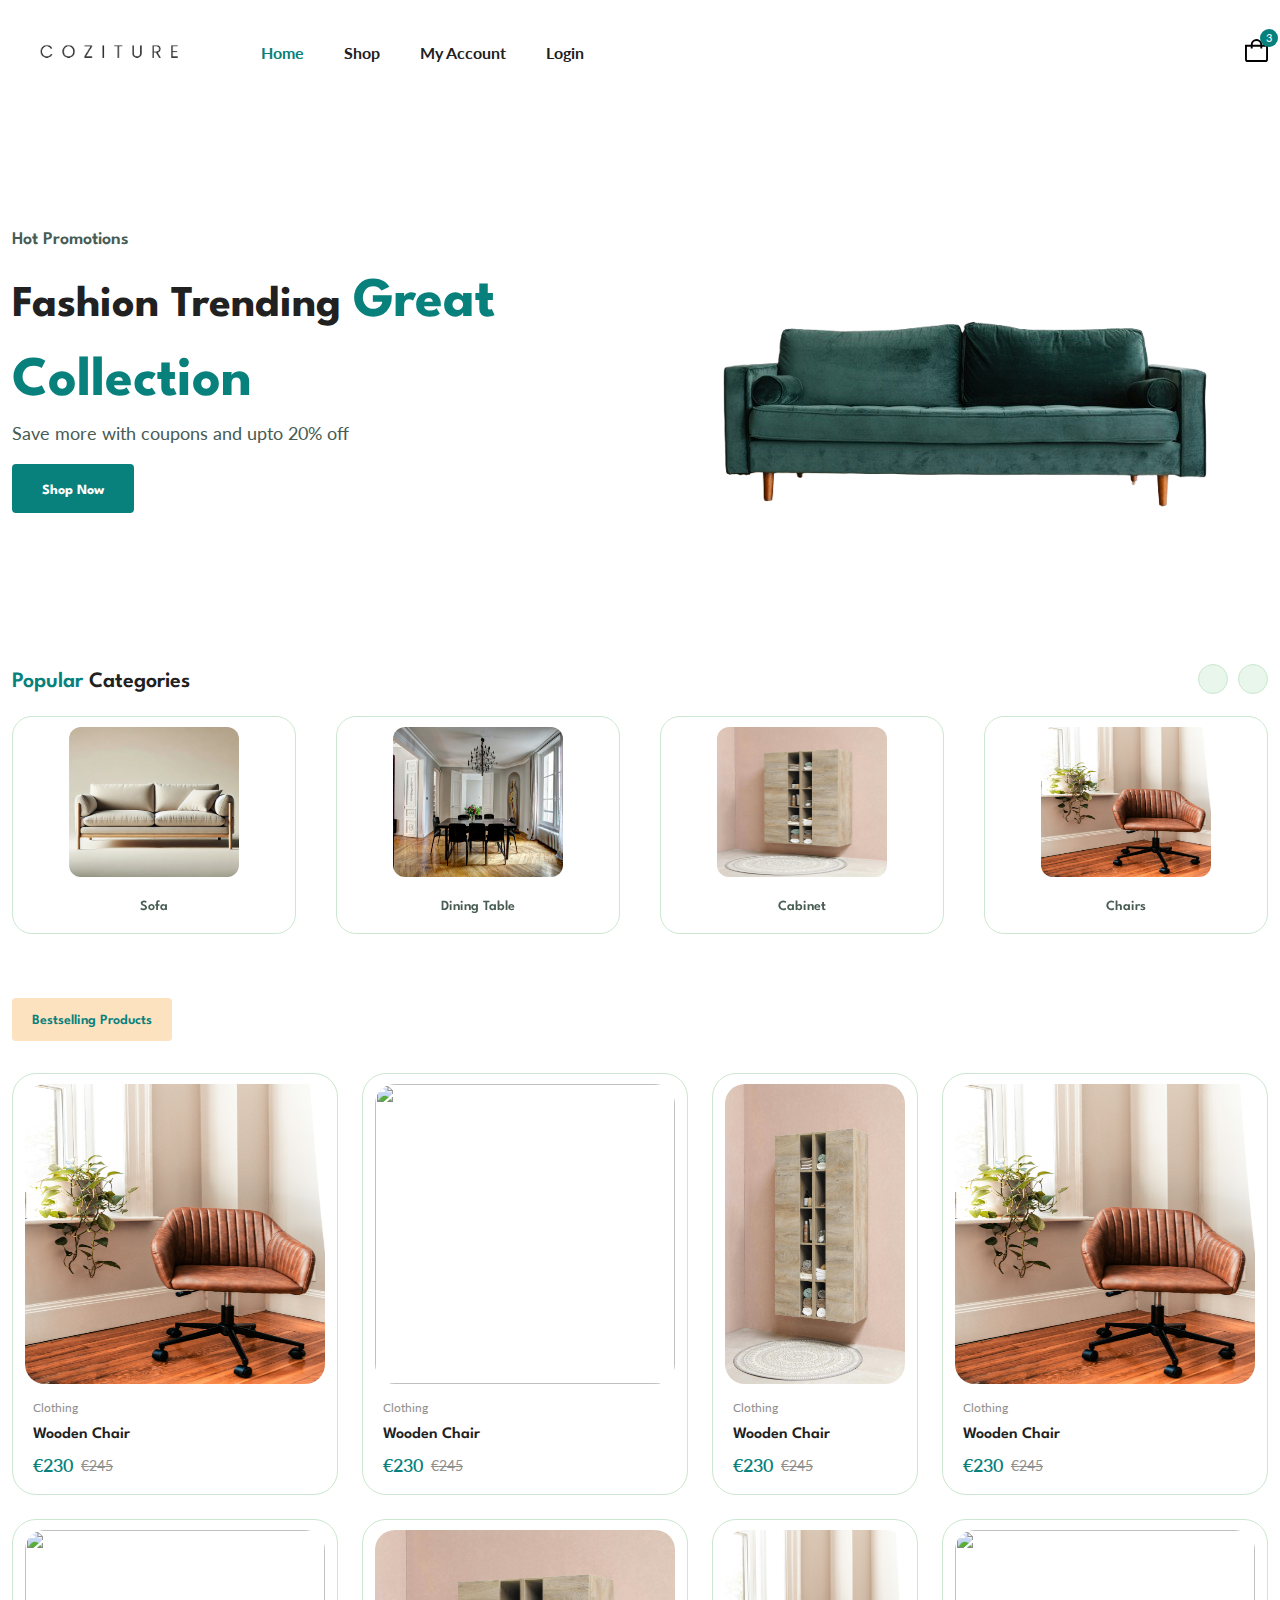
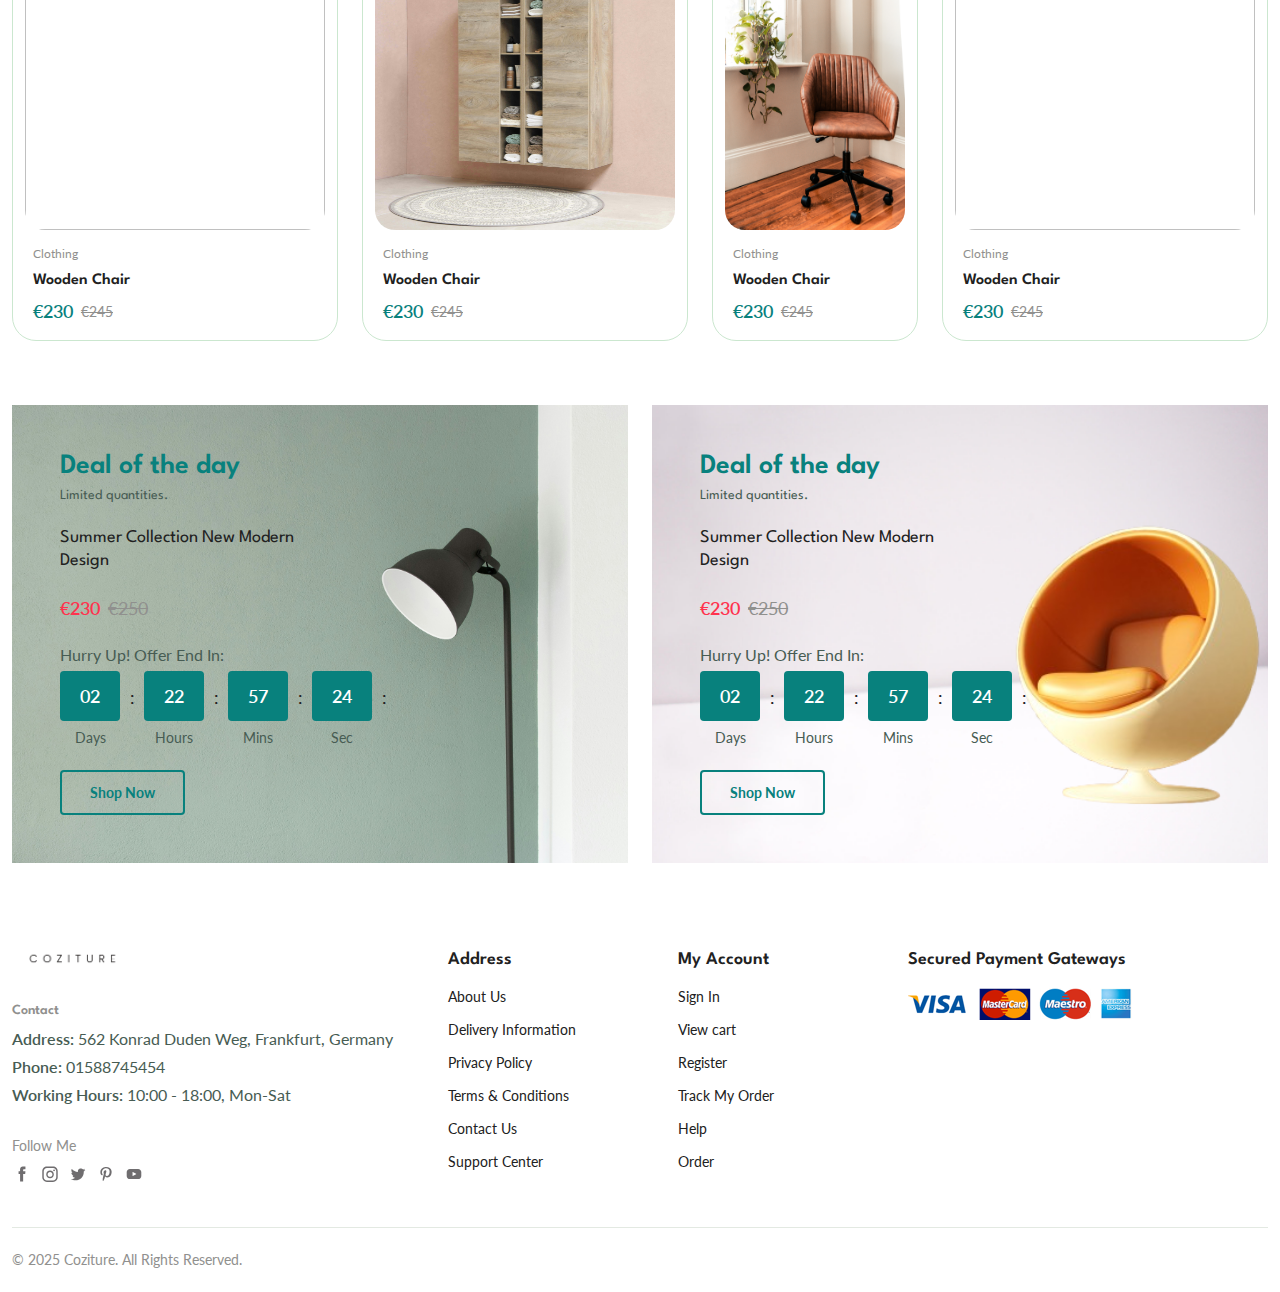
==== Frontend/index.html @ a2505f32 "Added the homepage design and modifications" ====
<!DOCTYPE html>
<html lang="en">
  <head>
    <meta charset="UTF-8" />
    <meta name="viewport" content="width=device-width, initial-scale=1.0" />

    <!--=============== FLATICON ===============-->
    <link
        rel="stylesheet"
        href="https://cdn-uicons.flaticon.com/uicons-regular-straight/css/uicons-regular-straight.css"
    />

    <!--=============== SWIPER CSS ===============-->
    <link
        rel="stylesheet"
        href="https://cdn.jsdelivr.net/npm/swiper@11/swiper-bundle.min.css"
    />

    <!--=============== CSS ===============-->
    <link rel="stylesheet" href="css/styles.css" />

    <title>Furniture Website</title>
  </head>
  <body>
    <!--=============== HEADER ===============-->
    <header class="header">
        <nav class="nav container">
            <a href="index.html" class="nav__logo">
                <img src="images/logo.png" alt="" class="nav__logo-img">
            </a>

            <div class="nav__menu" id="nav-menu">
                <ul class="nav__list">
                    <li class="nav__item">
                        <a href="index.html" class="nav__link active-link">Home</a>
                    </li>

                    <li class="nav__item">
                        <a href="shop.html" class="nav__link">Shop</a>
                    </li>

                    <li class="nav__item">
                        <a href="accounts.html" class="nav__link">My Account</a>
                    </li>

                    <li class="nav__item">
                        <a href="login-register.html" class="nav__link">Login</a>
                    </li>
                </ul>
            </div>

            <div class="header__user-actions">
                <a href="cart.html" class="header__action-btn">
                    <img src="images/icon-cart.svg" alt="">
                    <span class="count">3</span>
                </a>
            </div>
        </nav>
    </header>

    <!--=============== MAIN ===============-->
    <main class="main">
      <!--=============== HOME ===============-->
      <section class="home section--lg">
        <div class="home__container container grid">
            <div class="home__content">
                <span class="home__subtitle">Hot Promotions</span>
                <h1 class="home__title">Fashion Trending <span>Great Collection</span></h1>
                <p class="home__description">Save more with coupons and upto 20% off</p><br>
                <a href="shop.html" class="btn">Shop Now</a>
            </div>

            <img src="images/home-img.png" alt="" class="home__img">
        </div>
      </section>

      <!--=============== CATEGORIES ===============-->
      <section class="categories container section">
        <h3 class="section__title"><span>Popular</span> Categories</h3>

        <div class="categories__container swiper">
            <div class="swiper-wrapper">
                <a href="shop.html" class="category__item swiper-slide">
                    <img src="images/sofa11.webp" alt="" class="category__img">
                    <h3 class="category__title">Sofa</h3>
                </a>

                <a href="shop.html" class="category__item swiper-slide">
                    <img src="images/dining.jpg" alt="" class="category__img">
                    <h3 class="category__title">Dining Table</h3>
                </a>

                <a href="shop.html" class="category__item swiper-slide">
                    <img src="images/cabinet.jpg" alt="" class="category__img">
                    <h3 class="category__title">Cabinet</h3>
                </a>

                <a href="shop.html" class="category__item swiper-slide">
                    <img src="images/chair.jpg" alt="" class="category__img">
                    <h3 class="category__title">Chairs</h3>
                </a>

                <a href="shop.html" class="category__item swiper-slide">
                    <img src="images/bed.jpg" alt="" class="category__img">
                    <h3 class="category__title">Beds</h3>
                </a>

                <a href="shop.html" class="category__item swiper-slide">
                    <img src="images/sofa11.webp" alt="" class="category__img">
                    <h3 class="category__title">Lamps</h3>
                </a>

                <a href="shop.html" class="category__item swiper-slide">
                    <img src="images/sofa11.webp" alt="" class="category__img">
                    <h3 class="category__title">Coffee Table</h3>
                </a>

                <a href="shop.html" class="category__item swiper-slide">
                    <img src="images/sofa11.webp" alt="" class="category__img">
                    <h3 class="category__title">Shelves</h3>
                </a>
            </div>

            <div class="swiper-button-next">
                <i class="fi fi-rs-angle-right"></i>
            </div>
            <div class="swiper-button-prev">
                <i class="fi fi-rs-angle-left"></i>
            </div>

        </div>
      </section>

      <!--=============== PRODUCTS ===============-->
      <section class="products section container">
        <div class="tab__btns">
            <span class="tab__btn active-tab">Bestselling Products</span>
        </div>

        <div class="tab__items">
            <div class="tab__item active-tab">
                <div class="products__container grid">
                    <div class="product__item">
                        <div class="product__banner">
                            <a href="details.html" class="product__images">
                                <img src="images/chair.jpg" alt="" class="product__img default">
                            </a>
                        </div>

                        <div class="product__content">
                            <span class="product__category">Clothing</span>
                            <a href="details.html"><h3 class="product__title">Wooden Chair</h3></a>
                            <div class="product__rating">
                                <i class="fi fi-rs-star"></i>
                                <i class="fi fi-rs-star"></i>
                                <i class="fi fi-rs-star"></i>
                                <i class="fi fi-rs-star"></i>
                                <i class="fi fi-rs-star"></i>
                            </div>
                            <div class="product__price flex">
                                <span class="new__price">€230</span>
                                <span class="old__price">€245</span>
                            </div>
                            
                            
                        </div>
                    </div>

                    <div class="product__item">
                        <div class="product__banner">
                            <a href="details.html" class="product__images">
                                <img src="images/bed.jpg" alt="" class="product__img default">
                            </a>
                        </div>

                        <div class="product__content">
                            <span class="product__category">Clothing</span>
                            <a href="details.html"><h3 class="product__title">Wooden Chair</h3></a>
                            <div class="product__rating">
                                <i class="fi fi-rs-star"></i>
                                <i class="fi fi-rs-star"></i>
                                <i class="fi fi-rs-star"></i>
                                <i class="fi fi-rs-star"></i>
                                <i class="fi fi-rs-star"></i>
                            </div>
                            <div class="product__price flex">
                                <span class="new__price">€230</span>
                                <span class="old__price">€245</span>
                            </div>

                        </div>
                    </div>

                    <div class="product__item">
                        <div class="product__banner">
                            <a href="details.html" class="product__images">
                                <img src="images/cabinet.jpg" alt="" class="product__img default">
                            </a>
                        </div>

                        <div class="product__content">
                            <span class="product__category">Clothing</span>
                            <a href="details.html"><h3 class="product__title">Wooden Chair</h3></a>
                            <div class="product__rating">
                                <i class="fi fi-rs-star"></i>
                                <i class="fi fi-rs-star"></i>
                                <i class="fi fi-rs-star"></i>
                                <i class="fi fi-rs-star"></i>
                                <i class="fi fi-rs-star"></i>
                            </div>
                            <div class="product__price flex">
                                <span class="new__price">€230</span>
                                <span class="old__price">€245</span>
                            </div>

                        </div>
                    </div>

                    <div class="product__item">
                        <div class="product__banner">
                            <a href="details.html" class="product__images">
                                <img src="images/chair.jpg" alt="" class="product__img default">
                            </a>
                        </div>

                        <div class="product__content">
                            <span class="product__category">Clothing</span>
                            <a href="details.html"><h3 class="product__title">Wooden Chair</h3></a>
                            <div class="product__rating">
                                <i class="fi fi-rs-star"></i>
                                <i class="fi fi-rs-star"></i>
                                <i class="fi fi-rs-star"></i>
                                <i class="fi fi-rs-star"></i>
                                <i class="fi fi-rs-star"></i>
                            </div>
                            <div class="product__price flex">
                                <span class="new__price">€230</span>
                                <span class="old__price">€245</span>
                            </div>

                        </div>
                    </div>

                    <div class="product__item">
                        <div class="product__banner">
                            <a href="details.html" class="product__images">
                                <img src="images/bed.jpg" alt="" class="product__img default">
                            </a>
                        </div>

                        <div class="product__content">
                            <span class="product__category">Clothing</span>
                            <a href="details.html"><h3 class="product__title">Wooden Chair</h3></a>
                            <div class="product__rating">
                                <i class="fi fi-rs-star"></i>
                                <i class="fi fi-rs-star"></i>
                                <i class="fi fi-rs-star"></i>
                                <i class="fi fi-rs-star"></i>
                                <i class="fi fi-rs-star"></i>
                            </div>
                            <div class="product__price flex">
                                <span class="new__price">€230</span>
                                <span class="old__price">€245</span>
                            </div>

                        </div>
                    </div>

                    <div class="product__item">
                        <div class="product__banner">
                            <a href="details.html" class="product__images">
                                <img src="images/cabinet.jpg" alt="" class="product__img default">
                            </a>
                        </div>

                        <div class="product__content">
                            <span class="product__category">Clothing</span>
                            <a href="details.html"><h3 class="product__title">Wooden Chair</h3></a>
                            <div class="product__rating">
                                <i class="fi fi-rs-star"></i>
                                <i class="fi fi-rs-star"></i>
                                <i class="fi fi-rs-star"></i>
                                <i class="fi fi-rs-star"></i>
                                <i class="fi fi-rs-star"></i>
                            </div>
                            <div class="product__price flex">
                                <span class="new__price">€230</span>
                                <span class="old__price">€245</span>
                            </div>

                        </div>
                    </div>

                    <div class="product__item">
                        <div class="product__banner">
                            <a href="details.html" class="product__images">
                                <img src="images/chair.jpg" alt="" class="product__img default">
                            </a>
                        </div>

                        <div class="product__content">
                            <span class="product__category">Clothing</span>
                            <a href="details.html"><h3 class="product__title">Wooden Chair</h3></a>
                            <div class="product__rating">
                                <i class="fi fi-rs-star"></i>
                                <i class="fi fi-rs-star"></i>
                                <i class="fi fi-rs-star"></i>
                                <i class="fi fi-rs-star"></i>
                                <i class="fi fi-rs-star"></i>
                            </div>
                            <div class="product__price flex">
                                <span class="new__price">€230</span>
                                <span class="old__price">€245</span>
                            </div>

                            
                        </div>
                    </div>

                    <div class="product__item">
                        <div class="product__banner">
                            <a href="details.html" class="product__images">
                                <img src="images/bed.jpg" alt="" class="product__img default">
                            </a>
                        </div>

                        <div class="product__content">
                            <span class="product__category">Clothing</span>
                            <a href="details.html"><h3 class="product__title">Wooden Chair</h3></a>
                            <div class="product__rating">
                                <i class="fi fi-rs-star"></i>
                                <i class="fi fi-rs-star"></i>
                                <i class="fi fi-rs-star"></i>
                                <i class="fi fi-rs-star"></i>
                                <i class="fi fi-rs-star"></i>
                            </div>
                            <div class="product__price flex">
                                <span class="new__price">€230</span>
                                <span class="old__price">€245</span>
                            </div>

                        </div>
                    </div>
                </div>
            </div>
        </div>
      </section>

      <!--=============== DEALS ===============-->
      <section class="deals section">
         <div class="deals__container container grid">
            <div class="deals__item">
                <div class="deals__group">
                    <h3 class="deals__brand">Deal of the day</h3>
                    <span class="deals__category">Limited quantities.</span>
                </div>

                <h4 class="deals__title">Summer Collection New Modern Design</h4>
                <div class="deals__price flex">
                    <span class="new__price">€230</span>
                    <span class="old__price">€250</span>
                </div>

                <div class="deals__group">
                    <p class="deals__countdown-text">Hurry Up! Offer End In:</p>

                    <div class="countdown">
                        <div class="countdown__amount">
                            <p class="countdown__period">02</p>
                            <span class="unit">Days</span>
                        </div>
                        <div class="countdown__amount">
                            <p class="countdown__period">22</p>
                            <span class="unit">Hours</span>
                        </div>
                        <div class="countdown__amount">
                            <p class="countdown__period">57</p>
                            <span class="unit">Mins</span>
                        </div>
                        <div class="countdown__amount">
                            <p class="countdown__period">24</p>
                            <span class="unit">Sec</span>
                        </div>
                    </div>
                </div>

                <div class="deals__btn">
                    <a href="details.html" class="btn btn--md">Shop Now</a>
                </div>
            </div>

            <div class="deals__item">
                <div class="deals__group">
                    <h3 class="deals__brand">Deal of the day</h3>
                    <span class="deals__category">Limited quantities.</span>
                </div>

                <h4 class="deals__title">Summer Collection New Modern Design</h4>
                <div class="deals__price flex">
                    <span class="new__price">€230</span>
                    <span class="old__price">€250</span>
                </div>

                <div class="deals__group">
                    <p class="deals__countdown-text">Hurry Up! Offer End In:</p>

                    <div class="countdown">
                        <div class="countdown__amount">
                            <p class="countdown__period">02</p>
                            <span class="unit">Days</span>
                        </div>
                        <div class="countdown__amount">
                            <p class="countdown__period">22</p>
                            <span class="unit">Hours</span>
                        </div>
                        <div class="countdown__amount">
                            <p class="countdown__period">57</p>
                            <span class="unit">Mins</span>
                        </div>
                        <div class="countdown__amount">
                            <p class="countdown__period">24</p>
                            <span class="unit">Sec</span>
                        </div>
                    </div>
                </div>

                <div class="deals__btn">
                    <a href="details.html" class="btn btn--md">Shop Now</a>
                </div>
            </div>
         </div>
      </section>

    <!--=============== FOOTER ===============-->
    <footer class="footer container">
        <div class="footer__container grid">
            <div class="footer__content">
                <a href="index.html" class="footer__logo">
                    <img src="images/logo.png" alt="" class="footer__logo-img">
                </a>

                <h4 class="footer__subtitle">Contact</h4>
                <p class="footer__description">
                    <span>Address:</span> 562 Konrad Duden Weg, Frankfurt, Germany
                </p>

                <p class="footer__description">
                    <span>Phone:</span> 01588745454
                </p>

                <p class="footer__description">
                    <span>Working Hours:</span> 10:00 - 18:00, Mon-Sat
                </p>

                <div class="footer__social">
                    <div class="footer__subtitle">Follow Me</div>
                    <div class="footer_-social-links flex">
                        <a href="">
                            <img src="images/icon-facebook.svg" alt="" class="footer__social-icon">
                        </a>

                        <a href="">
                            <img src="images/icon-instagram.svg" alt="" class="footer__social-icon">
                        </a>

                        <a href="">
                            <img src="images/icon-twitter.svg" alt="" class="footer__social-icon">
                        </a>

                        <a href="">
                            <img src="images/icon-pinterest.svg" alt="" class="footer__social-icon">
                        </a>

                        <a href="">
                            <img src="images/icon-youtube.svg" alt="" class="footer__social-icon">
                        </a>
                    </div>

                </div>

            </div>

            <div class="footer__content">
                <h3 class="footer__title">Address</h3>
                <ul class="footer__links">
                    <li><a href="" class="footer__link">About Us</a></li>
                    <li><a href="" class="footer__link">Delivery Information</a></li>
                    <li><a href="" class="footer__link">Privacy Policy</a></li>
                    <li><a href="" class="footer__link">Terms & Conditions</a></li>
                    <li><a href="" class="footer__link">Contact Us</a></li>
                    <li><a href="" class="footer__link">Support Center</a></li>
                </ul>
            </div>

            <div class="footer__content">
                <h3 class="footer__title">My Account</h3>
                <ul class="footer__links">
                    <li><a href="" class="footer__link">Sign In</a></li>
                    <li><a href="" class="footer__link">View cart</a></li>
                    <li><a href="" class="footer__link">Register</a></li>
                    <li><a href="" class="footer__link">Track My Order</a></li>
                    <li><a href="" class="footer__link">Help</a></li>
                    <li><a href="" class="footer__link">Order</a></li>
                </ul>
            </div>

            <div class="footer__content">
                <h3 class="footer__title">Secured Payment Gateways</h3>
                <img src="images/payment-method.png" alt="" class="payment__img">
            </div>
        </div>

        <div class="footer__bottom">
            <p class="copyright">&copy; 2025 Coziture. All Rights Reserved.</p>
        </div>
    </footer>

    <!--=============== SWIPER JS ===============-->
    <script src="https://cdn.jsdelivr.net/npm/swiper@11/swiper-bundle.min.js"></script>
     
    <!--=============== MAIN JS ===============-->
    <script src="js/main.js"></script>
  </body>
</html>
---- Frontend/css/styles.css ----
/*=============== GOOGLE FONTS ===============*/
@import url('https://fonts.googleapis.com/css2?family=Lato:wght@400;700&family=Spartan:wght@400;500;600;700&display=swap');

/*=============== VARIABLES CSS ===============*/
:root {
  --header-height:4rem ;

  /*========== Colors ==========*/
  /* Color mode HSL(hue, saturation, lightness) */
  --first-color: hsl(178, 88%, 27%);
  --first-color-alt: hsl(129, 44%, 94%);
  --second-color: hsl(34, 94%, 87%);
  --title-color: hsl(0, 0%, 13%);
  --text-color: hsl(154, 13%, 32%);
  --text-color-light: hsl(60, 1%, 56%);
  --body-color: hsl(0, 0%, 100%);
  --container-color: hsl(0, 0%, 93%);
  --border-color: hsl(129, 36%, 85%);
  --border-color-alt: hsl(113, 15%, 90%);

  /*========== Font and typography ==========*/
  /* .5rem = 8px | 1rem = 16px ... */
  --body-font: 'Lato', sans-serif;
  --second-font: 'Spartan', sans-serif;
  --big-font-size: 3.5rem;
  --h1-font-size: 2.75rem;
  --h2-font-size: 2rem;
  --h3-font-size: 1.75rem;
  --h4-font-size: 1.375rem;
  --large-font-size: 1.125rem;
  --normal-font-size: 1rem;
  --small-font-size: 0.875rem;
  --smaller-font-size: 0.75rem;
  --tiny-font-size: 0.6875rem;

  /*========== Font weight ==========*/
  --weight-400: 400;
  --weight-500: 500;
  --weight-600: 600;
  --weight-700: 700;

  /*========== Transition ==========*/
  --transition: cubic-bezier(0,0,0.05,1);
}

/* Responsive typography */
@media screen and (max-width: 1200px) {
  :root {
    --big-font-size: ;
    --h1-font-size: ;
    --h2-font-size: ;
    --h3-font-size: ;
    --h4-font-size: ;
    --large-font-size: ;
    --normal-font-size: ;
    --small-font-size: ;
    --smaller-font-size: ;
    --tiny-font-size: ;
  }
}

/*=============== BASE ===============*/
* {
    margin: 0;
    padding: 0;
    box-sizing: border-box;
}

input,
textarea,
body {
    color: var(--text-color);
    font-family: var(--body-font);
    font-size: var(--normal-font-size);
    font-weight: var(--weight-400);
}

body{
    background-color: var(--body-color);
}

h1,
h2,
h3,
h4 {
    font-family: var(--second-font);
    color: var(--title-color);
    font-weight: var(--weight-600);
}

ul{
    list-style: none;
}

a{
    text-decoration: none;
}

p{
    line-height: 1.5rem;
}

img {
    max-width: 100%;
}

button,
textarea,
input {
    background-color: transparent;
    border: none;
    outline: none;
}

/*=============== REUSABLE CSS CLASSES ===============*/
.container {
    max-width: 1320px;
    margin-inline: auto;
    padding-inline: .75rem;
}

.grid{
    display: grid;
    gap: 1.5rem;
}

.section {
    padding-block: 2rem;
}

.section__title{
    font-size: var(--h4-font-size);
    margin-bottom: 1.5rem;
}

.section__title span{
    color: var(--first-color);
}

.section--lg{
    padding-block: 4rem;
}

.form__input{
    border: 1px solid var(--border-color-alt);
    padding-inline: 1rem;
    height: 45px;
    border-radius: .25rem;
    font-size: var(--small-font-size);
}

.flex{
    display: flex;
    align-items: center;
    column-gap: .5rem;
}

.new__price{
    color: var(--first-color);
    font-weight: var(--weight-600);
}

.old__price{
    color: var(--text-color-light);
    font-size: var(--small-font-size);
    text-decoration: line-through;
}

/*=============== HEADER & NAV ===============*/

.nav,
.nav__menu,
.nav__list,
.header__user-actions{
    display: flex;
    align-items: center;
}

.nav{
    height: calc(var(--header-height) + 2.5rem);
    justify-content: space-between;
    column-gap: 1rem;
}

.nav__logo-img{
    width: 250px;
}

.nav__menu{
    width: 100%;
    margin-left: 2.5rem;
}

.nav__list{
    column-gap: 2.5rem;
    margin-right: auto;
}

.nav__link{
    color: var(--title-color);
    font-weight: var(--weight-700);
    transition: all 0.2s var(--transition);
}

.header__user-actions{
    column-gap: 1.25rem;
}

.header__action-btn{
    position: relative;
}

.header__action-btn img{
    width: 30px;
}

.header__action-btn .count{
    position: absolute;
    top: -0.625rem;
    right: -0.625rem;
    background-color: var(--first-color);
    color: var(--body-color);
    height: 18px;
    width: 18px;
    line-height: 18px;
    border-radius: 50%;
    text-align: center;
    font-size: var(--tiny-font-size);

}

/* Active link */
.active-link,
.nav__link:hover {
    color: var(--first-color);
}

/*=============== HOME ===============*/
.home__container{
    grid-template-columns: 5fr 7fr;
    align-items: center;
}

.home__subtitle,
.home__description {
    font-size: var(--large-font-size);
}

.home__subtitle{
    font-family: var(--second-font);
    font-weight: var(--weight-600);
    margin-bottom: 1rem;
    display: block;
}

.home__title{
    font-size: var(--h1-font-size);
    font-weight: var(--weight-700);
    line-height: 1.4;
}

.home__title span{
    color: var(--first-color);
    font-size: var(--big-font-size);
}

.home__description {
    margin-block: .5rem 2 rem;
}

.home__img{
    justify-self: flex-end;
}


/*=============== BUTTONS ===============*/
.btn {
    display: inline-block;
    background-color: var(--first-color);
    border: 2px solid var(--first-color);
    color: var(--body-color);
    padding-inline: 1.75rem;
    height: 49px;
    line-height: 49px;
    border-radius: .25rem;
    font-family: var(--second-font);
    font-size: var(--small-font-size);
    font-weight: var(--weight-700);
    transition: all 0.4s var(--transition);
}

.btn:hover{
    background-color: transparent;
    color: var(--first-color);
}

.btn--md{
    font-family: var(--body-font);
    height: 45px;
    line-height: 42px;
}

/*=============== CATEGORIES ===============*/
.categories{
    overflow: hidden;
}

.category__item{
    text-align: center;
    border: 1px solid var(--border-color);
    padding: 0.625rem 0.625rem 1.25rem;
    border-radius: 1.25rem;
}

.category__img{
    border-radius: 0.75rem;
    margin-bottom: 1.25rem;
    height: 150px;
    width: 170px;
}

.category__title{
    color: var(--text-color);
    font-size: var(--small-font-size);
}

/* Swiper class */
.swiper{
    overflow: initial;
}

.swiper-button-next::after,
.swiper-button-prev::after {
    content: '';
}

.swiper-button-next,
.swiper-button-prev{
    top: -1.875rem;
    background-color: var(--first-color-alt);
    border: 1px solid var(--border-color);
    width: 30px;
    height: 30px;
    border-radius: 50%;
    color: var(--first-color);
    font-size: var(--tiny-font-size);
}

.swiper-button-prev{
    left: initial;
    right: 2.5rem;
}

.swiper-button-next{
    right: 0;
}

/*=============== PRODUCTS ===============*/
.tab__btns{
    display: flex;
    column-gap: 0.75rem;
    margin-bottom: 2rem;
}

.tab__btn{
    background-color: var(--container-color);
    color: var(--title-color);
    padding: 1rem 1.25rem 0.875rem;
    border-radius: .25rem;
    font-family: var(--second-font);
    font-size: var(--small-font-size);
    font-weight: var(--weight-600);
    cursor: pointer;
}


.products__container{
    grid-template-columns: repeat(4,1fr);
}

.product__item{
    border: 1px solid var(--border-color);
    border-radius: 1.5rem;
    transition: all 0.2s var(--transition);
}

.product__banner {
    padding: 0.625rem 0.75rem 0.75rem;
}

.product__images{
    position: relative;
    overflow: hidden;
    border-radius: 1.25rem;
}

.product__img{
    vertical-align: middle;
    transition: all 1.5s var(--transition);
}

.product__item:hover .product__img{
    transform: scale(1.1);
}

.product__banner,
.product__images{
    display: block;
}

.product__img {
    height: 300px;
    width: 300px;
}

.product__banner.product__badge{
    position: absolute;
    left: 1.25rem;
    top: 1.25rem;
    background-color: var(--first-color);
    color: var(--body-color);
    padding: .25rem .625rem;
    border-radius: 2.5rem;
    font-size: var(--tiny-font-size);
}

.product__content{
    padding: 0 1.25rem 1.125rem;
}

.product__category{
    color: var(--text-color-light);
    font-size: var(--smaller-font-size);
}

.product__title{
    font-size: var(--normal-font-size);
    margin-block: .75rem .5rem;
}

.product__rating{
    color: hsl(42, 100%, 50%);
    font-size: var(--smaller-font-size);
    margin-bottom: 0.75rem;
}

.product__price .new__price{
    font-size: var(--large-font-size);
}

.cart__btn{
    position: absolute;
    bottom: 1.6rem;
    right: 1.25rem;
}

/* Active Tab */
.tab__btn.active-tab{
    color: var(--first-color);
    background-color: var(--second-color);
}

.tab__item:not(.active-tab){
    display: none;
}

/* Product Hover */

.product__img.hover,
.product__actions,
.action__btn::before,
.action__btn::after{
    opacity: 0;
}

/*=============== DEALS ===============*/
.deals__container{
    grid-template-columns: repeat(2,1fr);
}

.deals__item:nth-child(1){
    background-image: url('../images/poster1.jpg');
}

.deals__item:nth-child(2){
    background-image: url('../images/poster3.png');
}

.deals__item{
    padding: 3rem;
    background-size: cover;
    background-position: center;
    display: flex;
    flex-direction: column;
    row-gap: 1.5rem;
}

.deals__brand{
    color: var(--first-color);
    font-size: var(--h3-font-size);
    margin-bottom: .25rem;
}

.deals__category{
    font-family: var(--second-font);
    font-size: var(--small-font-size);
}

.deals__title{
    max-width: 240px;
    font-size: var(--large-font-size);
    font-weight: var(--weight-400);
    line-height: 1.3;
}

.deals__price .new__price,
.deals__price .old__price {
    font-size: var(--large-font-size);
}

.deals__price .new__price{
    color: hsl(352, 100%, 60%);
}

.deals__countdown-text {
    margin-bottom: 0.25rem;
}

.countdown{
    display: flex;
    column-gap: 1.5rem;
}

.countdown__amount{
    position: relative;
}

.countdown__amount::after{
    content: ':';
    color: var(--title-color);
    font-size: var(--large-font-size);
    position: absolute;
    right: -25%;
    top: 20%;
}

.countdown__period{
    background-color: var(--first-color);
    color: var(--body-color);
    width: 60px;
    height: 50px;
    line-height: 50px;
    text-align: center;
    border-radius: .25rem;
    font-size: var(--large-font-size);
    font-weight: var(--weight-600);
    margin-bottom: .5rem;
}

.unit{
    font-size: var(--small-font-size);
    text-align: center;
    display: block;
}

.deals__btn .btn{
    background-color: transparent;
    color: var(--first-color);
}

/*=============== FOOTER ===============*/
.footer__container{
    grid-template-columns: 4fr repeat(2, 2fr) 3.5fr;
    padding-block: 2.5rem;
}

.footer__logo-img{
    width: 120px;
}

.footer__subtitle{
    color: var(--text-color-light);
    font-size: var(--small-font-size);
    margin-block: 1.25rem 0.625rem;
}

.footer__description{
    margin-bottom: 0.25rem;
}

.footer__description span{
    font-weight: var(--weight-600);
}

.footer__social .footer__subtitle{
    margin-top: 1.875rem;
}

.footer__social-links{
    column-gap: 0.25rem;
}

.footer__social-icon{
    width: 20px;
    opacity: 0.7;
}

.footer__title{
    font-size: var(--large-font-size);
    margin-block: 1rem 1.25rem;
}

.footer__link{
    color: var(--title-color);
    font-size: var(--small-font-size);
    margin-bottom: 1rem;
    display: block;
    transition: all .3s var(--transition);
}

.footer__link:hover{
    color: var(--first-color);
    margin-left: 0.25rem;
}

.footer__bottom{
    display: flex;
    justify-content: space-between;
    padding-block: 1.25rem;
    border-top: 1px solid var(--border-color-alt);
}

.copyright{
    color: var(--text-color-light);
    font-size: var(--small-font-size);
}

/*=============== BREADCRUMBS ===============*/

/*=============== SHOP ===============*/

/*=============== DETAILS ===============*/

/*=============== DETAILS INFO & REVIEWS ===============*/

/*=============== CART ===============*/

/*=============== CART OTHERS ===============*/

/*=============== WISHLIST ===============*/

/*=============== CHECKOUT ===============*/

/*=============== COMPARE ===============*/

/*=============== LOGIN & REGISTER ===============*/

/*=============== ACCOUNTS ===============*/

/*=============== BREAKPOINTS ===============*/
/* For large devices */
@media screen and (max-width: 1400px) {
}

@media screen and (max-width: 1200px) {
}

/* For medium devices */
@media screen and (max-width: 992px) {
}

@media screen and (max-width: 768px) {
}

/* For small devices */
@media screen and (max-width: 576px) {
}

@media screen and (max-width: 350px) {
}
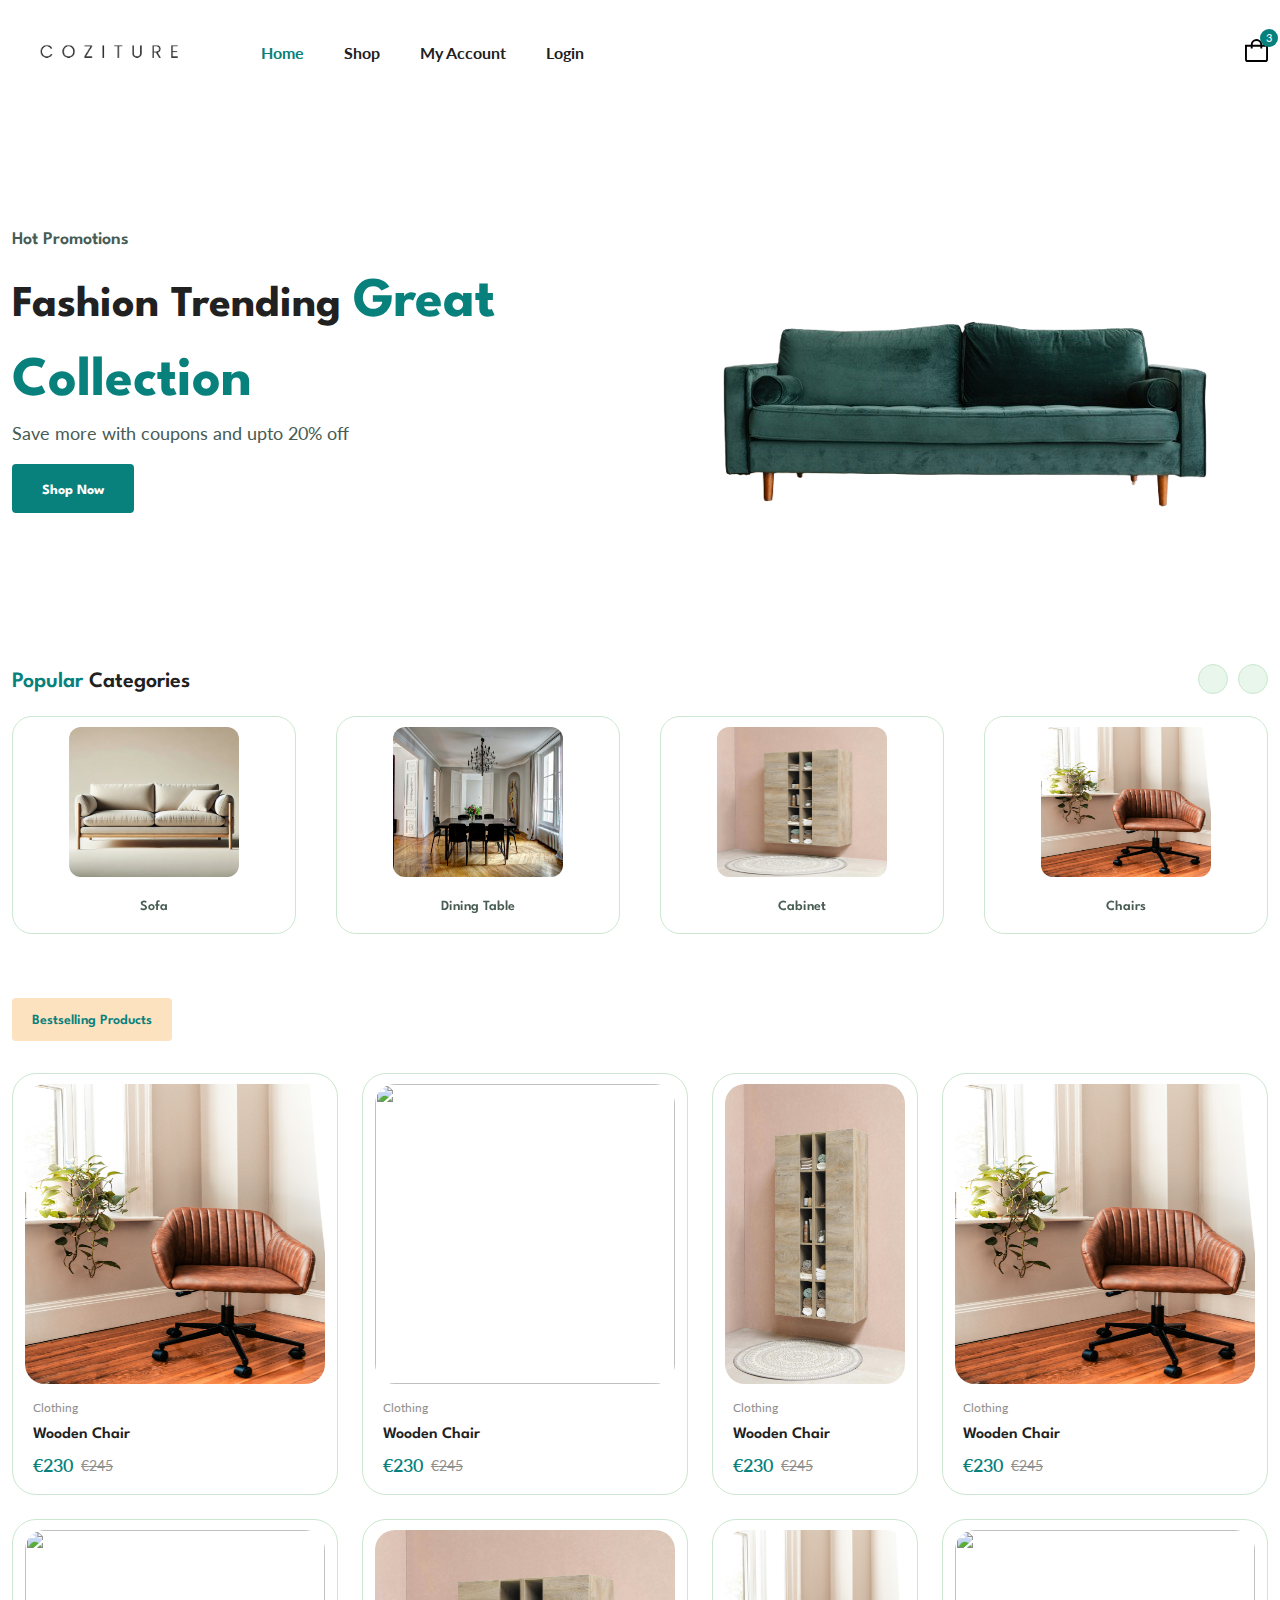
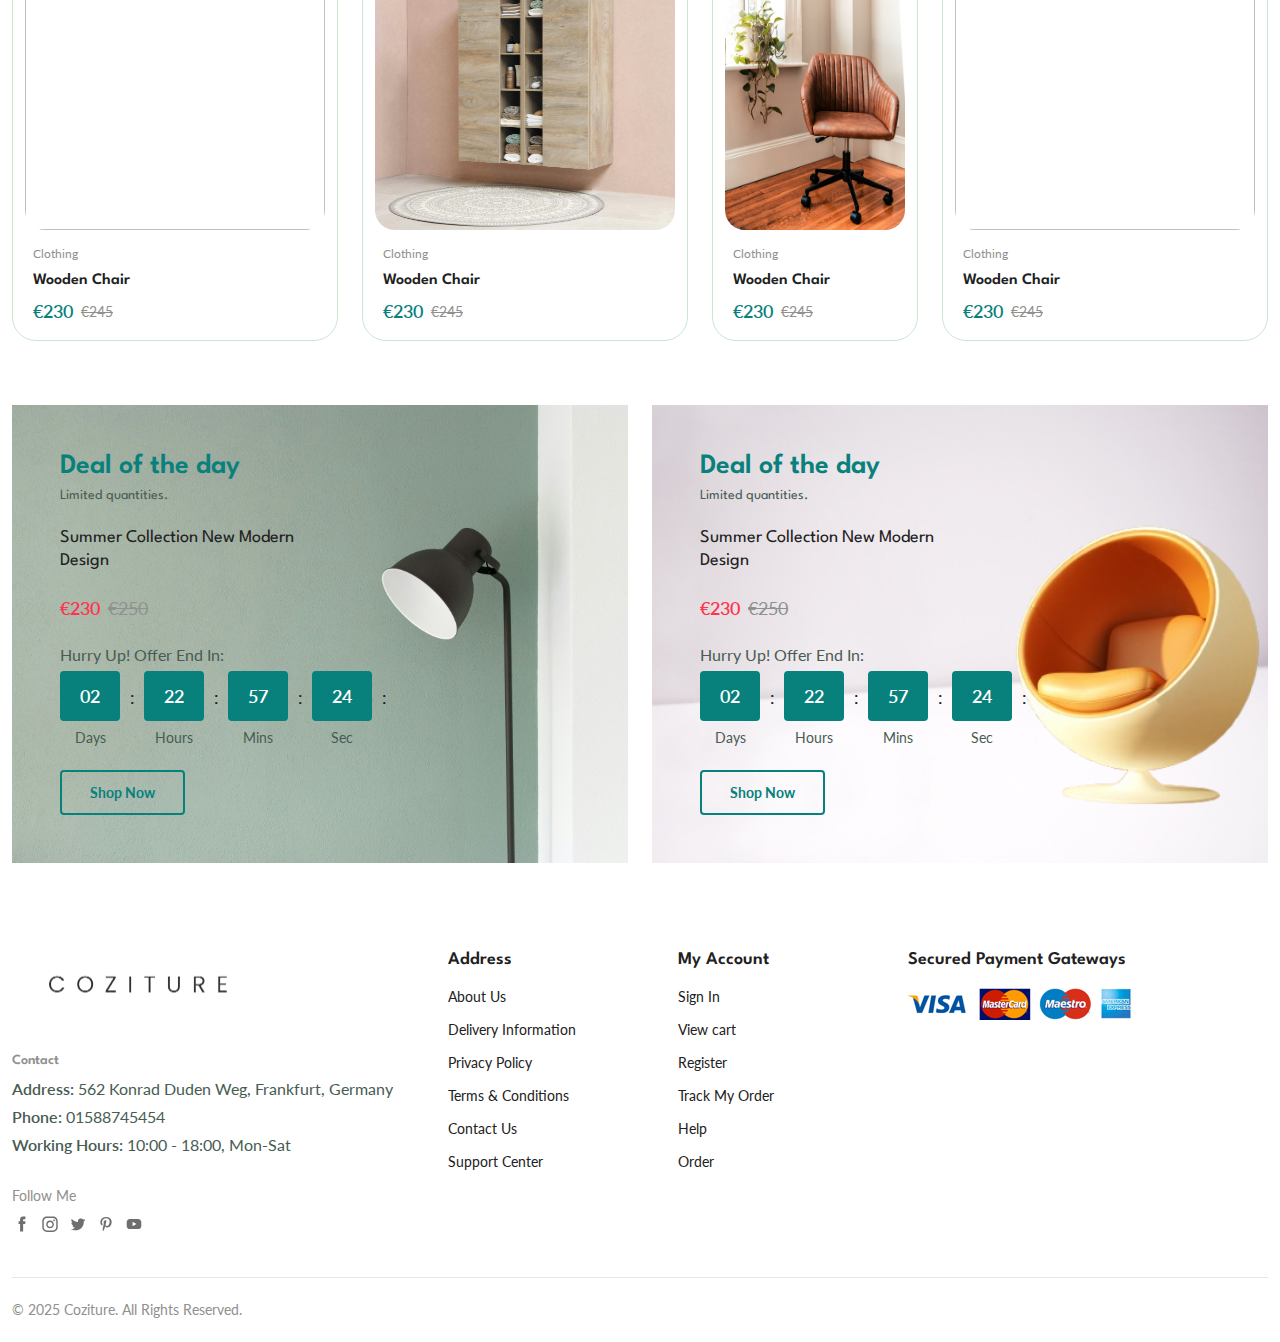
==== commit f36da808: "Shop and Product Description Page Updated" ====
--- a/Frontend/index.html
+++ b/Frontend/index.html
@@ -19,7 +19,7 @@
     <!--=============== CSS ===============-->
     <link rel="stylesheet" href="css/styles.css" />
 
-    <title>Furniture Website</title>
+    <title>Coziture</title>
   </head>
   <body>
     <!--=============== HEADER ===============-->
--- a/Frontend/css/styles.css
+++ b/Frontend/css/styles.css
@@ -112,6 +112,11 @@
     outline: none;
 }
 
+table{
+    width: 100%;
+    border-collapse: collapse;
+}
+
 /*=============== REUSABLE CSS CLASSES ===============*/
 .container {
     max-width: 1320px;
@@ -164,6 +169,21 @@
     color: var(--text-color-light);
     font-size: var(--small-font-size);
     text-decoration: line-through;
+}
+
+.form{
+    row-gap: 1rem;
+}
+
+.form__group{
+    grid-template-columns: repeat(2,1fr);
+    gap: 1rem;
+}
+
+.textarea{
+    height: 200px;
+    padding-block: 1rem;
+    resize: none;
 }
 
 /*=============== HEADER & NAV ===============*/
@@ -294,10 +314,19 @@
     color: var(--first-color);
 }
 
+.btn--md,
+.btn--sm{
+    font-family: var(--body-font);
+}
+
 .btn--md{
-    font-family: var(--body-font);
     height: 45px;
     line-height: 42px;
+}
+
+.btn--sm{
+    height: 40px;
+    line-height: 36px;
 }
 
 /*=============== CATEGORIES ===============*/
@@ -575,7 +604,7 @@
 }
 
 .footer__logo-img{
-    width: 120px;
+    width: 250px;
 }
 
 .footer__subtitle{
@@ -636,12 +665,225 @@
 }
 
 /*=============== BREADCRUMBS ===============*/
+.breadcrumb {
+    background-color: var(--container-color);
+    padding-block: 1.5rem;
+}
+
+.breadcrumb__list{
+    column-gap: .75rem;
+}
+
+.breadcrumb__link{
+    color: var(--text-color);
+    font-size: var(--small-font-size);
+    margin: 5px;
+}
 
 /*=============== SHOP ===============*/
+.total__products{
+    margin-bottom: 2.5rem;
+}
+
+.total__products span{
+    color: var(--first-color);
+    font-weight: var(--weight-600);
+}
+
+.pagination{
+    display: flex;
+    column-gap: 0.625rem;
+    margin-top: 2.75rem;
+}
+
+.pagination__link{
+    display: inline-block;
+    width: 34px;
+    height: 34px;
+    line-height: 34px;
+    text-align: center;
+    border-radius: .25rem;
+    color: var(--text-color);
+    font-size: var(--small-font-size);
+    font-weight: var(--weight-700);
+    transition: all 0.15s var(--transition);
+}
+
+.pagination__link.active,
+.pagination__link:hover{
+    background-color: var(--first-color);
+    color: var(--body-color);
+}
+
+.pagination__link.icon{
+    border-top-right-radius: 50%;
+    border-bottom-right-radius: 50%;
+}
+
+
 
 /*=============== DETAILS ===============*/
+.details__container{
+    grid-template-columns: 5.5fr 6.5fr;
+}
+
+.details__img{
+    margin-bottom: 0.5rem;
+}
+
+.details__small-images{
+    grid-template-columns: repeat(4,1fr);
+    column-gap: 0.625rem;
+}
+
+.details__small-img{
+    cursor: pointer;
+}
+
+.details__title{
+    font-size: var(--h2-font-size);
+}
+
+.details__brand{
+    font-size: var(--small-font-size);
+    margin-block: 1rem;
+}
+
+.details__brand span{
+    color: var(--first-color);
+}
+
+.details__price{
+    border-top: 1px solid var(--border-color-alt);
+    border-bottom: 1px solid var(--border-color-alt);
+    padding-block: 1rem;
+    column-gap: 1rem;
+}
+
+.details__price .new__price{
+    font-size: var(--h2-font-size);
+}
+
+.details__price .old__price{
+    font-size: var(--normal-font-size);
+    font-weight: var(--weight-500);
+}
+
+.short__description{
+    margin-block: 1rem 2rem;
+}
+
+.list__item,
+.meta__list{
+    font-size: var(--small-font-size);
+    margin-bottom: .75rem;
+}
+
+.details__color,
+.details__size{
+    column-gap: 0.75rem;
+}
+
+.details__color{
+    margin-block: 2rem 1.5rem;
+}
+
+.details__size{
+    margin-bottom: 2.5rem;
+}
+
+.details__color-title,
+.details__size-title{
+    font-size: var(--small-font-size);
+    font-weight: var(--weight-600);
+}
+
+.color__list,
+.size__list{
+    display: flex;
+    column-gap: 0.25rem;
+}
+
+.color__link{
+    width: 26px;
+    height: 26px;
+    border-radius: 50%;
+    display: block;
+}
+
+.size__link{
+    border: 1px solid var(--border-color-alt);
+    padding: 0.375rem 0.75rem 0.5rem;
+    color: var(--text-color);
+    font-size: var(--small-font-size);
+}
+
+.size__active{
+    background-color: var(--first-color);
+    color: var(--body-color);
+}
+
+.details__action{
+    display: flex;
+    column-gap: .375rem;
+    margin-bottom: 3.25rem;
+}
+
+.quantity,
+.details__action-btn{
+    border: 1px solid var(--border-color-alt);
+    font-size: var(--small-font-size);
+}
+
+.quantity{
+    max-width: 80px;
+    padding-block: .5rem;
+    padding-inline: 1rem 0.5rem;
+    border-radius: .25rems;
+}
+
+.details__action-btn{
+    line-height: 40px;
+    padding-inline: 0.75rem;
+}
+
+.details__meta{
+    border-top: 1px solid var(--border-color-alt);
+    padding-top: 1rem;
+}
 
 /*=============== DETAILS INFO & REVIEWS ===============*/
+.detail__tabs{
+    display: flex;
+    column-gap: 1.75rem;
+    margin-bottom: 3rem;
+}
+
+.detail__tab{
+    font-family: var(--second-font);
+    font-size: var(--large-font-size);
+    font-weight: var(--weight-600);
+    cursor: pointer;
+}
+
+.detail__tab.active-tab{
+    color: var(--first-color);
+}
+
+.info__table tr th,
+.info__table tr td{
+    border: 1px solid var(--border-color-alt);
+    padding: 0.625rem 1.25rem;
+}
+
+.info__table tr th{
+    font-weight: var(--weight-500);
+    text-align: left;
+}
+
+.info__table tr td{
+    color: var(--text-color-light);
+}
 
 /*=============== CART ===============*/
 
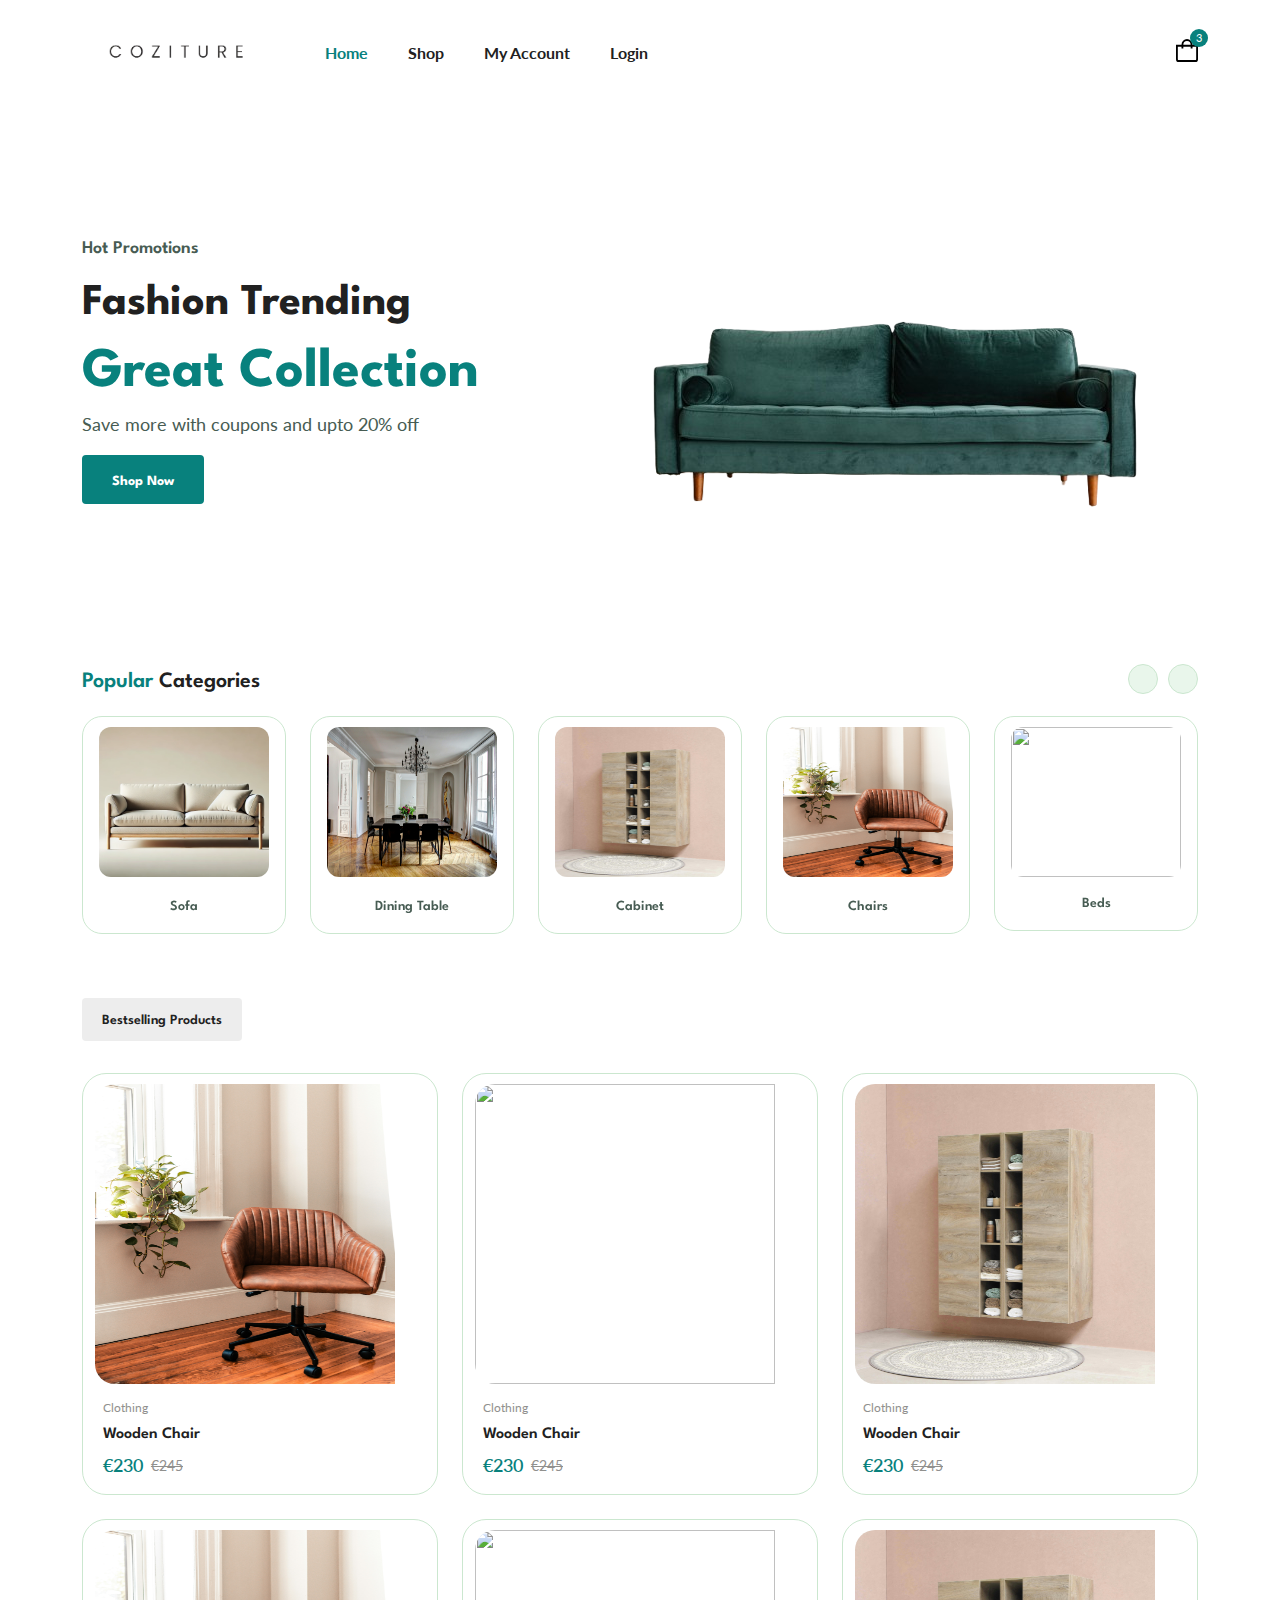
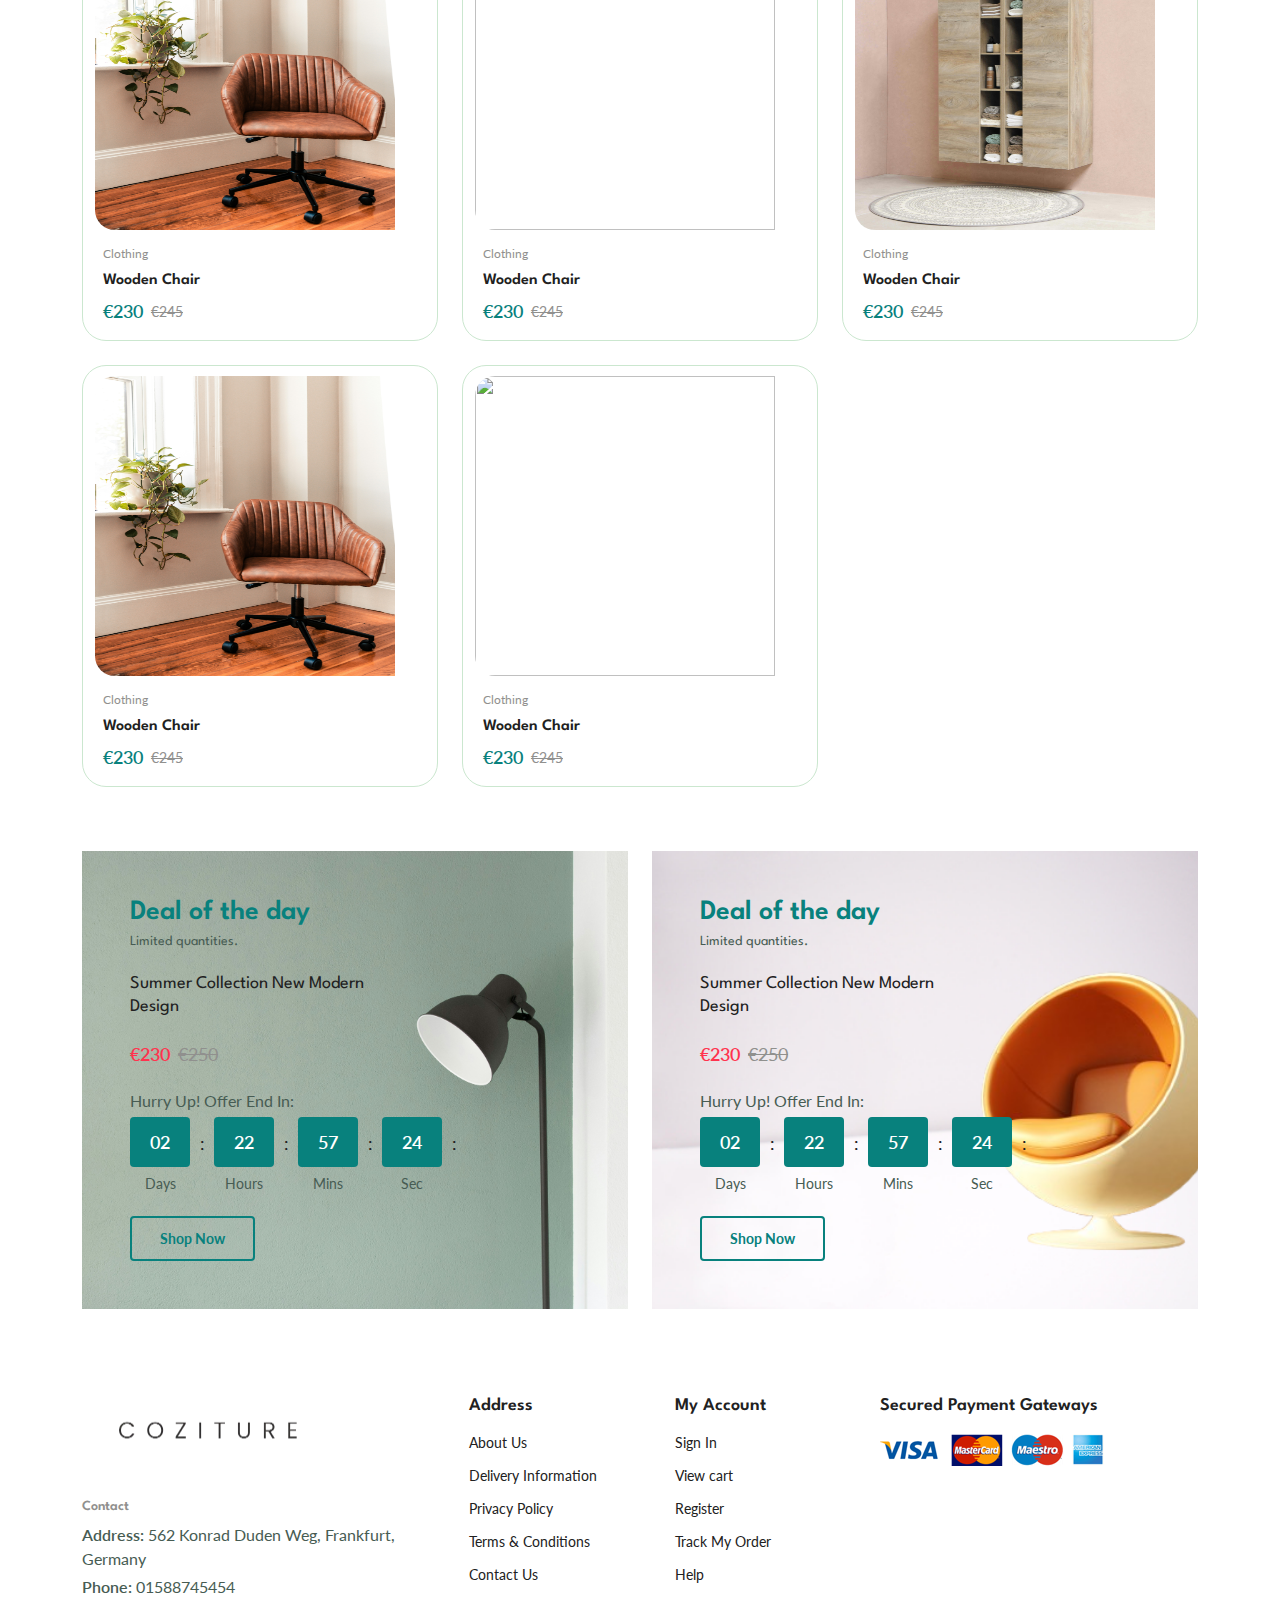
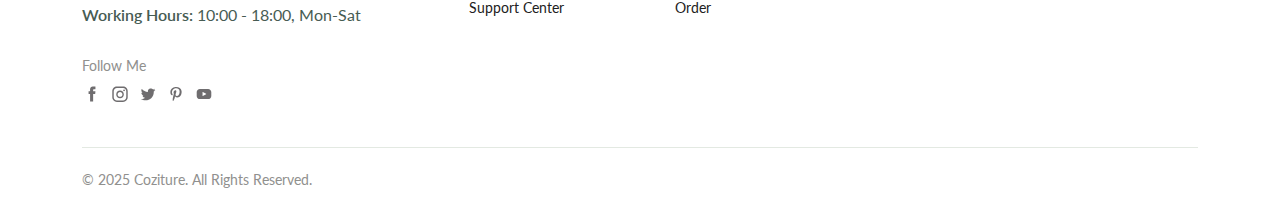
==== commit 8a4fbf87: "Checkout Functionality With Responsive Web Design" ====
--- a/Frontend/index.html
+++ b/Frontend/index.html
@@ -30,6 +30,17 @@
             </a>
 
             <div class="nav__menu" id="nav-menu">
+
+                <div class="nav__menu-top">
+                    <a href="index.html" class="nav__menu-logo">
+                        <img src="images/logo.png" alt="">
+                    </a>
+
+                    <div class="nav__close" id="nav-close">
+                        <i class="fi fi-rs-cross-small"></i>
+                    </div>
+                </div>
+                
                 <ul class="nav__list">
                     <li class="nav__item">
                         <a href="index.html" class="nav__link active-link">Home</a>
@@ -54,6 +65,10 @@
                     <img src="images/icon-cart.svg" alt="">
                     <span class="count">3</span>
                 </a>
+
+                <div class="header__action-btn nav__toggle" id="nav-toggle">
+                    <img src="images/menu-burger.svg" alt="">
+                </div>
             </div>
         </nav>
     </header>
--- a/Frontend/css/styles.css
+++ b/Frontend/css/styles.css
@@ -46,16 +46,16 @@
 /* Responsive typography */
 @media screen and (max-width: 1200px) {
   :root {
-    --big-font-size: ;
-    --h1-font-size: ;
-    --h2-font-size: ;
-    --h3-font-size: ;
-    --h4-font-size: ;
-    --large-font-size: ;
-    --normal-font-size: ;
-    --small-font-size: ;
-    --smaller-font-size: ;
-    --tiny-font-size: ;
+    --big-font-size: 2.25rem;
+    --h1-font-size: 2rem;
+    --h2-font-size: 1.375rem;
+    --h3-font-size: 1.25rem;
+    --h4-font-size: 1.125rem;
+    --large-font-size: 1rem;
+    --normal-font-size: 0.9375rem;
+    --small-font-size: 0.8125rem;
+    --smaller-font-size: 0.6875rem;
+    --tiny-font-size: 0.625rem;
   }
 }
 
@@ -121,7 +121,7 @@
 .container {
     max-width: 1320px;
     margin-inline: auto;
-    padding-inline: .75rem;
+    padding-inline: 0.75rem;
 }
 
 .grid{
@@ -150,14 +150,8 @@
     border: 1px solid var(--border-color-alt);
     padding-inline: 1rem;
     height: 45px;
-    border-radius: .25rem;
-    font-size: var(--small-font-size);
-}
-
-.flex{
-    display: flex;
-    align-items: center;
-    column-gap: .5rem;
+    border-radius: 0.25rem;
+    font-size: var(--small-font-size);
 }
 
 .new__price{
@@ -249,6 +243,11 @@
 
 }
 
+.nav__menu-top,
+.nav__toggle{
+    display: none;
+}
+
 /* Active link */
 .active-link,
 .nav__link:hover {
@@ -285,7 +284,7 @@
 }
 
 .home__description {
-    margin-block: .5rem 2 rem;
+    margin-block: 0.5rem 2 rem;
 }
 
 .home__img{
@@ -302,7 +301,7 @@
     padding-inline: 1.75rem;
     height: 49px;
     line-height: 49px;
-    border-radius: .25rem;
+    border-radius: 0.25rem;
     font-family: var(--second-font);
     font-size: var(--small-font-size);
     font-weight: var(--weight-700);
@@ -327,6 +326,12 @@
 .btn--sm{
     height: 40px;
     line-height: 36px;
+}
+
+.flex{
+    display: flex;
+    align-items: center;
+    column-gap: 0.5rem;
 }
 
 /*=============== CATEGORIES ===============*/
@@ -387,7 +392,8 @@
 /*=============== PRODUCTS ===============*/
 .tab__btns{
     display: flex;
-    column-gap: 0.75rem;
+    flex-wrap: wrap;
+    gap: 0.75rem;
     margin-bottom: 2rem;
 }
 
@@ -395,7 +401,7 @@
     background-color: var(--container-color);
     color: var(--title-color);
     padding: 1rem 1.25rem 0.875rem;
-    border-radius: .25rem;
+    border-radius: 0.25rem;
     font-family: var(--second-font);
     font-size: var(--small-font-size);
     font-weight: var(--weight-600);
@@ -442,13 +448,13 @@
     width: 300px;
 }
 
-.product__banner.product__badge{
+.product__banner .product__badge{
     position: absolute;
     left: 1.25rem;
     top: 1.25rem;
     background-color: var(--first-color);
     color: var(--body-color);
-    padding: .25rem .625rem;
+    padding: 0.25rem 0.625rem;
     border-radius: 2.5rem;
     font-size: var(--tiny-font-size);
 }
@@ -464,7 +470,7 @@
 
 .product__title{
     font-size: var(--normal-font-size);
-    margin-block: .75rem .5rem;
+    margin-block: 0.75rem 0.5rem;
 }
 
 .product__rating{
@@ -484,7 +490,7 @@
 }
 
 /* Active Tab */
-.tab__btn.active-tab{
+.tab__btn .active-tab{
     color: var(--first-color);
     background-color: var(--second-color);
 }
@@ -495,7 +501,7 @@
 
 /* Product Hover */
 
-.product__img.hover,
+.product__img .hover,
 .product__actions,
 .action__btn::before,
 .action__btn::after{
@@ -527,7 +533,7 @@
 .deals__brand{
     color: var(--first-color);
     font-size: var(--h3-font-size);
-    margin-bottom: .25rem;
+    margin-bottom: 0.25rem;
 }
 
 .deals__category{
@@ -580,10 +586,10 @@
     height: 50px;
     line-height: 50px;
     text-align: center;
-    border-radius: .25rem;
+    border-radius: 0.25rem;
     font-size: var(--large-font-size);
     font-weight: var(--weight-600);
-    margin-bottom: .5rem;
+    margin-bottom: 0.5rem;
 }
 
 .unit{
@@ -644,7 +650,7 @@
     font-size: var(--small-font-size);
     margin-bottom: 1rem;
     display: block;
-    transition: all .3s var(--transition);
+    transition: all 0.3s var(--transition);
 }
 
 .footer__link:hover{
@@ -671,7 +677,7 @@
 }
 
 .breadcrumb__list{
-    column-gap: .75rem;
+    column-gap: 0.75rem;
 }
 
 .breadcrumb__link{
@@ -702,7 +708,7 @@
     height: 34px;
     line-height: 34px;
     text-align: center;
-    border-radius: .25rem;
+    border-radius: 0.25rem;
     color: var(--text-color);
     font-size: var(--small-font-size);
     font-weight: var(--weight-700);
@@ -776,7 +782,7 @@
 .list__item,
 .meta__list{
     font-size: var(--small-font-size);
-    margin-bottom: .75rem;
+    margin-bottom: 0.75rem;
 }
 
 .details__color,
@@ -825,7 +831,7 @@
 
 .details__action{
     display: flex;
-    column-gap: .375rem;
+    column-gap: 0.375rem;
     margin-bottom: 3.25rem;
 }
 
@@ -837,9 +843,9 @@
 
 .quantity{
     max-width: 80px;
-    padding-block: .5rem;
+    padding-block: 0.5rem;
     padding-inline: 1rem 0.5rem;
-    border-radius: .25rems;
+    border-radius: 0.25rems;
 }
 
 .details__action-btn{
@@ -886,37 +892,696 @@
 }
 
 /*=============== CART ===============*/
+.table__container{
+    overflow-x: auto;
+}
+
+.table {
+    table-layout: fixed;
+    margin-bottom: 2rem;
+}
+
+.table tr{
+    border-top: 1px solid var(--border-color-alt);
+}
+
+.table tr:last-child{
+    border-bottom: 1px solid var(--border-color-alt);
+}
+
+.table tr th:nth-child(1),
+.table tr td:nth-child(1){
+    width: 216px;
+}
+
+.table tr th:nth-child(2),
+.table tr td:nth-child(2){
+    width: 400px;
+}
+
+.table tr th:nth-child(3),
+.table tr td:nth-child(3){
+    width: 108px;
+}
+
+.table tr th:nth-child(4),
+.table tr td:nth-child(4){
+    width: 220px;
+}
+
+.table tr th:nth-child(5),
+.table tr td:nth-child(5){
+    width: 200px;
+}
+
+.table tr th:nth-child(6),
+.table tr td:nth-child(6){
+    width: 152px;
+}
+
+.table__img{
+    width: 80px;
+}
+
+.table tr th,
+.table tr td{
+    padding: 0.5rem;
+    text-align: center;
+}
+
+.table__title,
+.table__description,
+.table__price,
+.table__subtotal,
+.table__trash,
+.table__stock{
+    font-size: var(--small-font-size);
+}
+
+.table__title,
+.table__stock{
+    color: var(--first-color);
+}
+
+.table__description{
+    max-width: 250px;
+    margin-inline: auto;
+}
+
+.table__trash{
+    color: var(--text-color-light);
+}
+
+.cart__actions{
+    display: flex;
+    justify-content: flex-end;
+    flex-wrap: wrap;
+    gap: 0.75rem;
+    margin-top: 1.5rem;
+}
+
+.divider{
+    position: relative;
+    text-align: center;
+    margin-block: 3rem;
+}
+
+.divider::before{
+    content: '';
+    position: absolute;
+    top: 50%;
+    left: 0;
+    width: 100%;
+    border-top: 2px solid var(--border-color-alt);
+}
+
+.divider i{
+    color: var(--text-color-light);
+    background-color: var(--body-color);
+    font-size: 1.25rem;
+    padding-inline: 1.25rem;
+    position: relative;
+    z-index: 10;
+}
+
+.cart__group{
+    grid-template-columns: repeat(2,1fr);
+    align-items: flex-start;
+}
+
+.cart__shipping.section__title,
+.cart__coupon.section__title,
+.cart__total.section__title{
+    font-size: var(--large-font-size);
+    margin-bottom: 1rem;
+}
+
+.cart__coupon{
+    margin-top: 3rem;
+}
+
+.coupon__form.form__group{
+    align-items: center;
+}
+
+.cart__total{
+    border: 1px solid var(--border-color-alt);
+    border-radius: 0.25rem;
+    padding: 1.75rem;
+}
+
+.cart__total-table{
+    margin-bottom: 1rem;
+}
+
+.cart__total-table tr td{
+    border: 1px solid var(--border-color-alt);
+    padding: 0.75rem 0.5rem;
+    width: 50%;
+}
+
+.cart__total-title{
+    font-size: var(--small-font-size);
+}
+
+.cart__total-price {
+    color: var(--first-color);
+    font-weight: var(--weight-700);
+}
+
+.cart__total .btn{
+    display: inline-flex;
+}
 
 /*=============== CART OTHERS ===============*/
 
-/*=============== WISHLIST ===============*/
-
 /*=============== CHECKOUT ===============*/
-
-/*=============== COMPARE ===============*/
+.checkout__container{
+    grid-template-columns: repeat(2,1fr);
+}
+
+.checkout__group:nth-child(2){
+    border: 1px solid var(--border-color-alt);
+    padding: 2rem;
+    border-radius: 0.5rem;
+}
+
+.checkout__group.section__title{
+    font-size: var(--large-font-size);
+}
+
+.checkout__title{
+    font-size: var(--small-font-size);
+}
+
+.order__table tr th,
+.order__table tr td{
+    border: 1px solid var(--border-color-alt);
+    padding: 0.5rem;
+    text-align: center;
+}
+
+.order__table tr th{
+    color: var(--title-color);
+    font-size: var(--small-font-size);
+}
+
+.order__img{
+    width: 80px;
+}
+
+.table__quantity,
+.order__subtitle{
+    font-size: var(--small-font-size);
+}
+
+.order__grand-total{
+    color: var(--first-color);
+    font-size: var(--large-font-size);
+    font-weight: var(--weight-700); 
+}
+
+.payment__methods{
+    margin-block: 2.5rem 2.75rem;
+}
+
+.payment__title{
+    margin-bottom: 1.5rem;
+}
+
+.payment__option{
+    margin-bottom: 1rem;
+}
+
+.payment__input{
+    accent-color: var(--first-color);
+}
+
+.payment__label{
+    font-size: var(--small-font-size);
+}
+
 
 /*=============== LOGIN & REGISTER ===============*/
+.login-register__container{
+    grid-template-columns: repeat(2,1fr);
+    align-items: flex-start;
+}
+
+.login,
+.register{
+    border: 1px solid var(--border-color-alt);
+    padding: 2rem;
+    border-radius: .5rem;
+}
 
 /*=============== ACCOUNTS ===============*/
+.accounts__container{
+    grid-template-columns: 4fr 8fr;
+}
+
+.account__tabs{
+    border: 1px solid var(--border-color-alt);
+    border-radius: 0.25rem;
+}
+
+.account__tab{
+    padding: 1rem 2rem;
+    color: var(--title-color);
+    font-size: var(--small-font-size);
+    display: flex;
+    align-items: center;
+    column-gap: 0.625rem;
+    cursor: pointer;
+}
+
+.account__tab.active-tab{
+    background-color: var(--first-color);
+    color: var(--body-color);
+}
+
+.account__tab:not(:last-child){
+    border-bottom: 1px solid var(--border-color-alt);
+}
+
+.tab__content:not(.active-tab){
+    display: none;
+}
+
+.tab__content{
+    border: 1px solid var(--border-color-alt);
+}
+
+.tab__header{
+    background-color: var(--container-color);
+    border-bottom: 1px solid var(--border-color-alt);
+    padding: 1rem;
+    font-size: var(--small-font-size);
+}
+
+.tab__body{
+    padding: 1rem;
+}
+
+.placed__order-table tr th{
+    color: var(--title-color);
+    text-align: left;
+}
+
+.placed__order-table tr th,
+.placed__order-table tr td{
+    border: 1px solid var(--border-color-alt);
+    padding: 0.5rem;
+    font-size: var(--small-font-size);
+}
+
+.view__order,
+.edit{
+    color: var(--first-color);
+}
+
+.address{
+    font-style: normal;
+    font-size: var(--small-font-size);
+    line-height: 1.5rem;
+}
+
+.city{
+    margin-bottom: 0.25rem;
+}
+
+.edit{
+    font-size: var(--small-font-size);
+}
 
 /*=============== BREAKPOINTS ===============*/
 /* For large devices */
 @media screen and (max-width: 1400px) {
+    .container{
+        max-width: 1140px;
+    }
+
+    .products__container,
+    .showcase__container{
+        grid-template-columns: repeat(3,1fr);
+    }
+
+    .accounts__container{
+        grid-template-columns: 3fr 9fr;
+    }
 }
 
 @media screen and (max-width: 1200px) {
+    .container{
+        max-width: 960px;
+    }
+
+    .header__top{
+        display: none;
+    }
+
+    .nav{
+        height: calc(var(--header-height) + 1.5rem);
+    }
+
+    .nav__logo-img{
+        width: 116px;
+    }
+
+    .nav__menu{
+        position: fixed;
+        right: -100%;
+        top: 0;
+        max-width: 400px;
+        width: 100%;
+        height: 100%;
+        padding: 1.25rem 2rem;
+        background-color: var(--body-color);
+        z-index: 100;
+        flex-direction: column;
+        align-items: flex-start;
+        row-gap: 2rem;
+        box-shadow: 0 0 15px hsla(0, 0%, 0%, 0.1);
+        transition: all 0.25s var(--transition);
+    }
+
+    .show-menu{
+        right: 0;
+    }
+
+    .nav__list{
+        order: 1;
+        flex-direction: column;
+        align-items: flex-start;
+        row-gap: 1.5rem;
+    }
+
+    .nav__link{
+        font-size: var(--large-font-size);
+    }
+
+    .header__search.form__input{
+        border-color: var(--first-color);
+    }
+
+    .nav__menu-top,
+    .nav__toggle{
+        display: flex;
+    }
+
+    .nav__menu-top{
+        align-items: center;
+        justify-content: space-between;
+        width: 100%;
+        margin-bottom: 1.25rem;
+    }
+
+    .nav__menu-logo img{
+        width: 100px;
+    }
+
+    .nav__close{
+        font-size: var(--h2-font-size);
+        line-height: 1rem;
+    }
+
+    .header__action-btn img{
+        width: 21px;
+    }
+
+    .home__container{
+        grid-template-columns: 5.5fr 6.5fr;
+    }
+
+    .countdown{
+        column-gap: 1rem;
+    }
+
+    .countdown__period{
+        width: 36px;
+        height: 36px;
+        line-height: 36px;
+    }
+
+    .countdown__amount::after{
+        right: -30%;
+        top: 14%;
+    }
+
+    .swiper-button-next,
+    .swiper-button-prev{
+        top: -28px;
+        width: 26px;
+        height: 26px;
+    }
+
+    .swiper-button-prev{
+        right: 36px;
+    }
+
+    .account__tab{
+        padding: 0.75rem 1rem;
+    }
+
+    .checkout__group:nth-child(2){
+        padding: 1.5rem;
+    }
+
+    .details__brand{
+        margin-block: 0.75rem;
+    }
+
+    .details__price{
+        padding-block: 0.75rem;
+    }
+
+    .short__description{
+        margin-bottom: 1.5rem;
+    }
+
+    .details__color{
+        margin-block: 1.75rem 1.25rem;
+    }
+
+    .details__size{
+        margin-bottom: 2.25rem;
+    }
+
+    .color__link{
+        width: 22%;
+        height: 22px;
+    }
+
+    .size__link{
+        padding: 0.375rem 0.625rem;
+    }
+
+    .details__action{
+        margin-bottom: 2.75rem;
+    }
 }
 
 /* For medium devices */
 @media screen and (max-width: 992px) {
+    .container{
+        max-width: 740px;
+    }
+
+    .home__container,
+    .deals__container,
+    .checkout__container,
+    .accounts__container,
+    .cart__group{
+        grid-template-columns: 1fr;
+    }
+
+    .cart__group{
+        row-gap: 2.75rem;
+    }
+
+
+
+    .home__img{
+        justify-self: center;
+    }
+
+    .btn{
+        height: 45px;
+        line-height: 45px;
+    }
+
+    .btn--md{
+        height: 42px;
+        line-height: 39px;
+    }
+
+    .btn--sm{
+        height: 38px;
+        line-height: 35px;
+    }
+
+    .products__container,
+    .showcase__container,
+    .footer__container,
+    .details__container{
+        grid-template-columns: repeat(2,1fr);
+    }
+
+    .login,
+    .register{
+        padding: 1.25rem;
+    }
+
+    .table tr th:nth-child(1),
+    .table tr td:nth-child(1){
+        width: 140px;
+    }
+
+    .table tr th:nth-child(2),
+    .table tr td:nth-child(2){
+        width: 330px;
+    }
+
+    .table tr th:nth-child(3),
+    .table tr td:nth-child(3){
+        width: 80px;
+    }
+
+    .table tr th:nth-child(4),
+    .table tr td:nth-child(4){
+        width: 160px;
+    }
+
+    .table tr th:nth-child(5),
+    .table tr td:nth-child(5){
+        width: 160px;
+    }
+
+    .table tr th:nth-child(6),
+    .table tr td:nth-child(6){
+        width: 100px;
+    }
+
+
 }
 
 @media screen and (max-width: 768px) {
+    .container{
+        max-width: 540px;
+    }
+
+    .products__container,
+    .showcase__container,
+    .footer__container,
+    .login-register__container,
+    .details__container{
+        grid-template-columns: 100%;
+    }
+
+    .tab__header,
+    .tab__body{
+        padding: 0.75rem;
+    }
 }
 
 /* For small devices */
 @media screen and (max-width: 576px) {
+    .category__item{
+        padding-bottom: 1rem;
+    }
+
+    .category__img{
+        margin-bottom: 1rem;
+    }
+
+    .deals__item,
+    .checkout__group:nth-child(2){
+        padding: 1.25rem;
+    }
+
+    .pagination{
+        column-gap: 0.5rem;
+        margin-top: 2.5rem;
+    }
+
+    .pagination__link{
+        width: 30px;
+        height: 30px;
+        line-height: 30px;
+    }
+
+    .placed__order-table th,
+    .order__table tr th
+    {
+        display: none;
+    }
+
+    .placed__order-table tr td,
+    .order__table tr td,
+    .info__table tr th,
+    .info__table tr td{
+        display: block;
+    }
+
+    .form__group{
+        grid-template-columns: 1fr;
+    }
+
+    .cart__total{
+        padding: 1.25rem;
+    }
+
+    .payment__methods{
+        margin-block: 2.25rem 2.5rem;
+    }
+
+    .detail__tabs{
+        column-gap: 1.25rem;
+        margin-bottom: 2.5rem;
+    }
+
+    .footer__title{
+        margin-top: 0.25rem;
+    }
+
+    .footer__bottom{
+        flex-direction: column;
+        align-items: center;
+    }
 }
 
 @media screen and (max-width: 350px) {
-}
+
+    .action__btn{
+        width: 36px;
+        height: 36px;
+        line-height: 36px;
+    }
+
+    .cart__btn{
+        bottom: 1.4rem;
+        right: 1.25rem;
+    }
+
+    .showcase__item{
+        column-gap: 1rem;
+    }
+
+    .showcase__img{
+        width: 70px;
+    }
+
+    .showcase__content{
+        width: calc(100% - 86px);
+    }
+
+    .swiper-button-next,
+    .swiper-button-prev{
+        display: none;
+    }
+    
+    .cart__total-table tr td{
+        display: block;
+        width: 100%;
+    }
+}
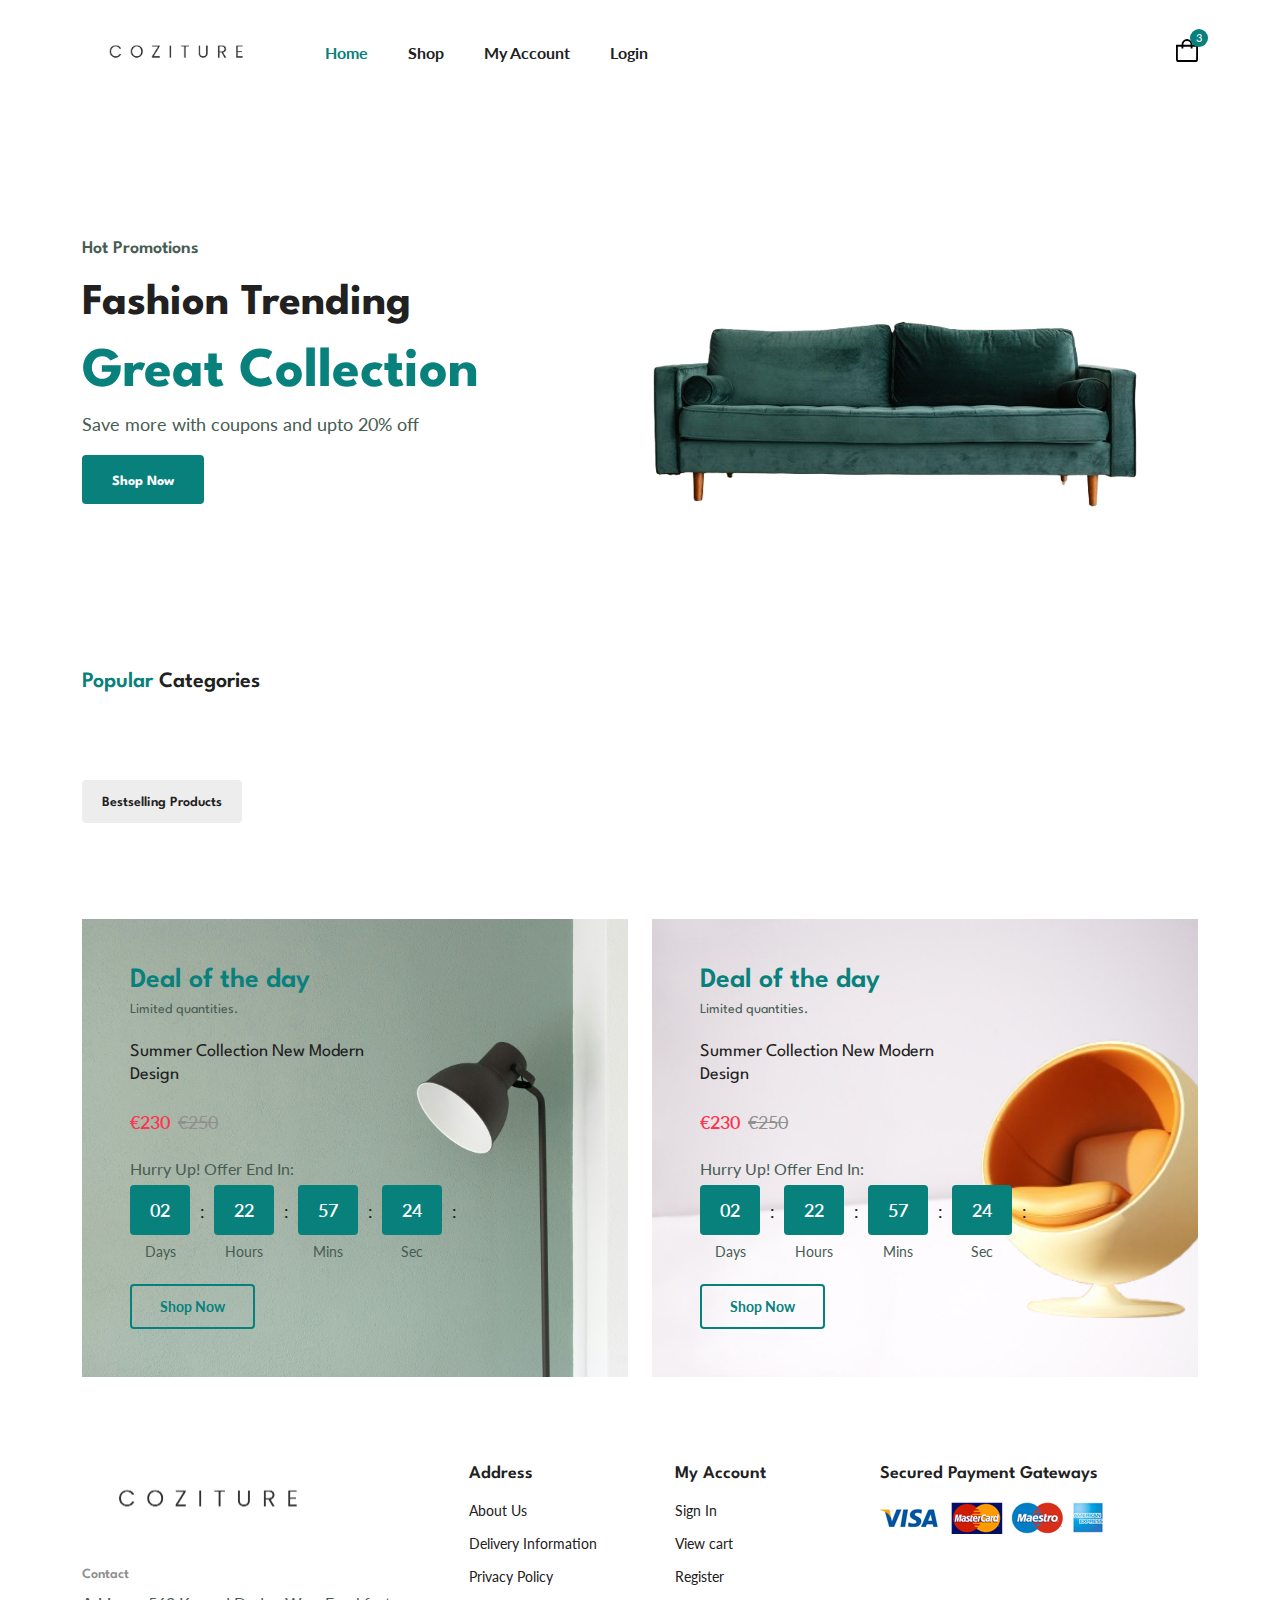
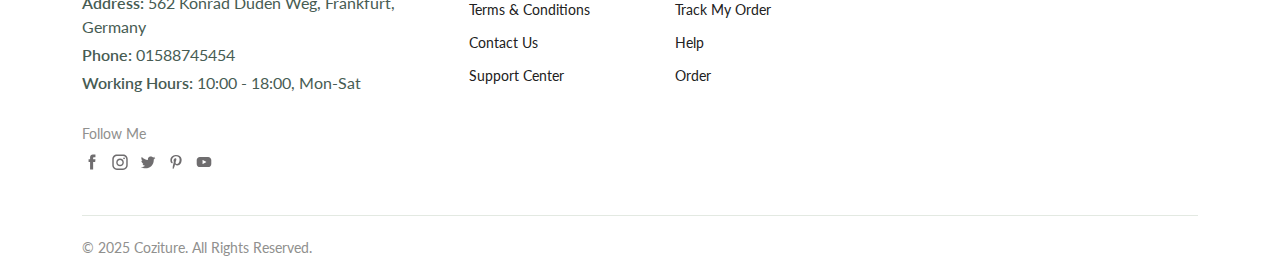
==== commit ee92c3cc: "Filter Products and Integrating API with Frontend" ====
--- a/Frontend/index.html
+++ b/Frontend/index.html
@@ -93,47 +93,9 @@
       <section class="categories container section">
         <h3 class="section__title"><span>Popular</span> Categories</h3>
 
-        <div class="categories__container swiper">
-            <div class="swiper-wrapper">
-                <a href="shop.html" class="category__item swiper-slide">
-                    <img src="images/sofa11.webp" alt="" class="category__img">
-                    <h3 class="category__title">Sofa</h3>
-                </a>
-
-                <a href="shop.html" class="category__item swiper-slide">
-                    <img src="images/dining.jpg" alt="" class="category__img">
-                    <h3 class="category__title">Dining Table</h3>
-                </a>
-
-                <a href="shop.html" class="category__item swiper-slide">
-                    <img src="images/cabinet.jpg" alt="" class="category__img">
-                    <h3 class="category__title">Cabinet</h3>
-                </a>
-
-                <a href="shop.html" class="category__item swiper-slide">
-                    <img src="images/chair.jpg" alt="" class="category__img">
-                    <h3 class="category__title">Chairs</h3>
-                </a>
-
-                <a href="shop.html" class="category__item swiper-slide">
-                    <img src="images/bed.jpg" alt="" class="category__img">
-                    <h3 class="category__title">Beds</h3>
-                </a>
-
-                <a href="shop.html" class="category__item swiper-slide">
-                    <img src="images/sofa11.webp" alt="" class="category__img">
-                    <h3 class="category__title">Lamps</h3>
-                </a>
-
-                <a href="shop.html" class="category__item swiper-slide">
-                    <img src="images/sofa11.webp" alt="" class="category__img">
-                    <h3 class="category__title">Coffee Table</h3>
-                </a>
-
-                <a href="shop.html" class="category__item swiper-slide">
-                    <img src="images/sofa11.webp" alt="" class="category__img">
-                    <h3 class="category__title">Shelves</h3>
-                </a>
+        <div class="categories__container swiper" >
+            <div class="swiper-wrapper" id="category-list">
+               <!-- Categories will be dynamically injected here -->
             </div>
 
             <div class="swiper-button-next">
@@ -154,208 +116,8 @@
 
         <div class="tab__items">
             <div class="tab__item active-tab">
-                <div class="products__container grid">
-                    <div class="product__item">
-                        <div class="product__banner">
-                            <a href="details.html" class="product__images">
-                                <img src="images/chair.jpg" alt="" class="product__img default">
-                            </a>
-                        </div>
-
-                        <div class="product__content">
-                            <span class="product__category">Clothing</span>
-                            <a href="details.html"><h3 class="product__title">Wooden Chair</h3></a>
-                            <div class="product__rating">
-                                <i class="fi fi-rs-star"></i>
-                                <i class="fi fi-rs-star"></i>
-                                <i class="fi fi-rs-star"></i>
-                                <i class="fi fi-rs-star"></i>
-                                <i class="fi fi-rs-star"></i>
-                            </div>
-                            <div class="product__price flex">
-                                <span class="new__price">€230</span>
-                                <span class="old__price">€245</span>
-                            </div>
-                            
-                            
-                        </div>
-                    </div>
-
-                    <div class="product__item">
-                        <div class="product__banner">
-                            <a href="details.html" class="product__images">
-                                <img src="images/bed.jpg" alt="" class="product__img default">
-                            </a>
-                        </div>
-
-                        <div class="product__content">
-                            <span class="product__category">Clothing</span>
-                            <a href="details.html"><h3 class="product__title">Wooden Chair</h3></a>
-                            <div class="product__rating">
-                                <i class="fi fi-rs-star"></i>
-                                <i class="fi fi-rs-star"></i>
-                                <i class="fi fi-rs-star"></i>
-                                <i class="fi fi-rs-star"></i>
-                                <i class="fi fi-rs-star"></i>
-                            </div>
-                            <div class="product__price flex">
-                                <span class="new__price">€230</span>
-                                <span class="old__price">€245</span>
-                            </div>
-
-                        </div>
-                    </div>
-
-                    <div class="product__item">
-                        <div class="product__banner">
-                            <a href="details.html" class="product__images">
-                                <img src="images/cabinet.jpg" alt="" class="product__img default">
-                            </a>
-                        </div>
-
-                        <div class="product__content">
-                            <span class="product__category">Clothing</span>
-                            <a href="details.html"><h3 class="product__title">Wooden Chair</h3></a>
-                            <div class="product__rating">
-                                <i class="fi fi-rs-star"></i>
-                                <i class="fi fi-rs-star"></i>
-                                <i class="fi fi-rs-star"></i>
-                                <i class="fi fi-rs-star"></i>
-                                <i class="fi fi-rs-star"></i>
-                            </div>
-                            <div class="product__price flex">
-                                <span class="new__price">€230</span>
-                                <span class="old__price">€245</span>
-                            </div>
-
-                        </div>
-                    </div>
-
-                    <div class="product__item">
-                        <div class="product__banner">
-                            <a href="details.html" class="product__images">
-                                <img src="images/chair.jpg" alt="" class="product__img default">
-                            </a>
-                        </div>
-
-                        <div class="product__content">
-                            <span class="product__category">Clothing</span>
-                            <a href="details.html"><h3 class="product__title">Wooden Chair</h3></a>
-                            <div class="product__rating">
-                                <i class="fi fi-rs-star"></i>
-                                <i class="fi fi-rs-star"></i>
-                                <i class="fi fi-rs-star"></i>
-                                <i class="fi fi-rs-star"></i>
-                                <i class="fi fi-rs-star"></i>
-                            </div>
-                            <div class="product__price flex">
-                                <span class="new__price">€230</span>
-                                <span class="old__price">€245</span>
-                            </div>
-
-                        </div>
-                    </div>
-
-                    <div class="product__item">
-                        <div class="product__banner">
-                            <a href="details.html" class="product__images">
-                                <img src="images/bed.jpg" alt="" class="product__img default">
-                            </a>
-                        </div>
-
-                        <div class="product__content">
-                            <span class="product__category">Clothing</span>
-                            <a href="details.html"><h3 class="product__title">Wooden Chair</h3></a>
-                            <div class="product__rating">
-                                <i class="fi fi-rs-star"></i>
-                                <i class="fi fi-rs-star"></i>
-                                <i class="fi fi-rs-star"></i>
-                                <i class="fi fi-rs-star"></i>
-                                <i class="fi fi-rs-star"></i>
-                            </div>
-                            <div class="product__price flex">
-                                <span class="new__price">€230</span>
-                                <span class="old__price">€245</span>
-                            </div>
-
-                        </div>
-                    </div>
-
-                    <div class="product__item">
-                        <div class="product__banner">
-                            <a href="details.html" class="product__images">
-                                <img src="images/cabinet.jpg" alt="" class="product__img default">
-                            </a>
-                        </div>
-
-                        <div class="product__content">
-                            <span class="product__category">Clothing</span>
-                            <a href="details.html"><h3 class="product__title">Wooden Chair</h3></a>
-                            <div class="product__rating">
-                                <i class="fi fi-rs-star"></i>
-                                <i class="fi fi-rs-star"></i>
-                                <i class="fi fi-rs-star"></i>
-                                <i class="fi fi-rs-star"></i>
-                                <i class="fi fi-rs-star"></i>
-                            </div>
-                            <div class="product__price flex">
-                                <span class="new__price">€230</span>
-                                <span class="old__price">€245</span>
-                            </div>
-
-                        </div>
-                    </div>
-
-                    <div class="product__item">
-                        <div class="product__banner">
-                            <a href="details.html" class="product__images">
-                                <img src="images/chair.jpg" alt="" class="product__img default">
-                            </a>
-                        </div>
-
-                        <div class="product__content">
-                            <span class="product__category">Clothing</span>
-                            <a href="details.html"><h3 class="product__title">Wooden Chair</h3></a>
-                            <div class="product__rating">
-                                <i class="fi fi-rs-star"></i>
-                                <i class="fi fi-rs-star"></i>
-                                <i class="fi fi-rs-star"></i>
-                                <i class="fi fi-rs-star"></i>
-                                <i class="fi fi-rs-star"></i>
-                            </div>
-                            <div class="product__price flex">
-                                <span class="new__price">€230</span>
-                                <span class="old__price">€245</span>
-                            </div>
-
-                            
-                        </div>
-                    </div>
-
-                    <div class="product__item">
-                        <div class="product__banner">
-                            <a href="details.html" class="product__images">
-                                <img src="images/bed.jpg" alt="" class="product__img default">
-                            </a>
-                        </div>
-
-                        <div class="product__content">
-                            <span class="product__category">Clothing</span>
-                            <a href="details.html"><h3 class="product__title">Wooden Chair</h3></a>
-                            <div class="product__rating">
-                                <i class="fi fi-rs-star"></i>
-                                <i class="fi fi-rs-star"></i>
-                                <i class="fi fi-rs-star"></i>
-                                <i class="fi fi-rs-star"></i>
-                                <i class="fi fi-rs-star"></i>
-                            </div>
-                            <div class="product__price flex">
-                                <span class="new__price">€230</span>
-                                <span class="old__price">€245</span>
-                            </div>
-
-                        </div>
-                    </div>
+                <div class="products__container grid" id="product-list">
+                    <!-- Dynamic content will be inserted here -->
                 </div>
             </div>
         </div>
@@ -535,5 +297,78 @@
      
     <!--=============== MAIN JS ===============-->
     <script src="js/main.js"></script>
+
+    <script>
+      // Fetching product data from API and inserting it dynamically
+      fetch('http://localhost:5000/api/products')  // Ensure this URL is correct
+        .then(response => response.json()) // Convert response to JSON
+        .then(data => {
+            const productContainer = document.getElementById('product-list');
+            
+            // Loop through the data and insert each product dynamically
+            data.forEach(product => {
+                const productItem = document.createElement('div');
+                productItem.classList.add('product__item');
+                productItem.innerHTML = `
+                    <div class="product__banner">
+                        <a href="details.html" class="product__images">
+                            <img src="images/${product.imageUrl}.jpg" alt="${product.productName}" class="product__img default">
+                        </a>
+                    </div>
+                    <div class="product__content">
+                        <span class="product__category">${product.categoryId}</span>
+                        <a href="details.html"><h3 class="product__title">${product.productName}</h3></a>
+                        <div class="product__rating">
+                            ${generateStars(product.basePrice)}
+                        </div>
+                        <div class="product__price flex">
+                            <span class="new__price">€${product.basePrice}</span>
+                            <span class="old__price">€${(product.basePrice * 1.2).toFixed(2)}</span>
+                        </div>
+                    </div>
+                `;
+                productContainer.appendChild(productItem);
+            });
+        })
+        .catch(error => {
+            console.error("Error fetching products:", error); // Handle errors
+        });
+
+      // Function to generate star rating (based on price)
+      function generateStars(price) {
+          const stars = Math.floor(price / 100);  // Example: 1 star per 100 units of price
+          let starHtml = '';
+          for (let i = 0; i < 5; i++) {
+              starHtml += i < stars ? '<i class="fi fi-rs-star"></i>' : '<i class="fi fi-rs-star-empty"></i>';
+          }
+          return starHtml;
+      }
+
+
+      fetch('http://localhost:5000/api/categories')
+        .then(response => response.json()) // Convert the response to JSON
+        .then(data => {
+            // Get the container where categories will be displayed
+            const categoryListContainer = document.getElementById("category-list");
+
+            // Loop through the categories data
+            data.forEach(category => {
+            const categoryItem = document.createElement("a");
+            categoryItem.classList.add("category__item", "swiper-slide");
+            categoryItem.href = "shop.html?categoryId=" + category.categoryId;
+
+            categoryItem.innerHTML = `
+                <img src="images/${category.categoryName.toLowerCase().replace(/ /g, '-')}.jpg" alt="${category.categoryName}" class="category__img">
+                <h3 class="category__title">${category.categoryName}</h3>
+            `;
+
+            // Append the category item to the categories container
+            categoryListContainer.appendChild(categoryItem);
+            });
+        })
+        .catch(error => {
+            console.error("Error fetching categories:", error); // Handle errors
+        });
+    </script>
   </body>
 </html>
--- a/Frontend/css/styles.css
+++ b/Frontend/css/styles.css
@@ -332,6 +332,26 @@
     display: flex;
     align-items: center;
     column-gap: 0.5rem;
+}
+
+.filters {
+    display: flex;
+    justify-content: space-between;
+    margin-top: 50px;
+}
+
+.filters__group {
+    margin-right: 20px;
+}
+
+.filter__select,
+.price__filter input{
+    padding: 8px;
+    width: 150px;
+}
+
+.price__filter span {
+    margin: 0 5px;
 }
 
 /*=============== CATEGORIES ===============*/
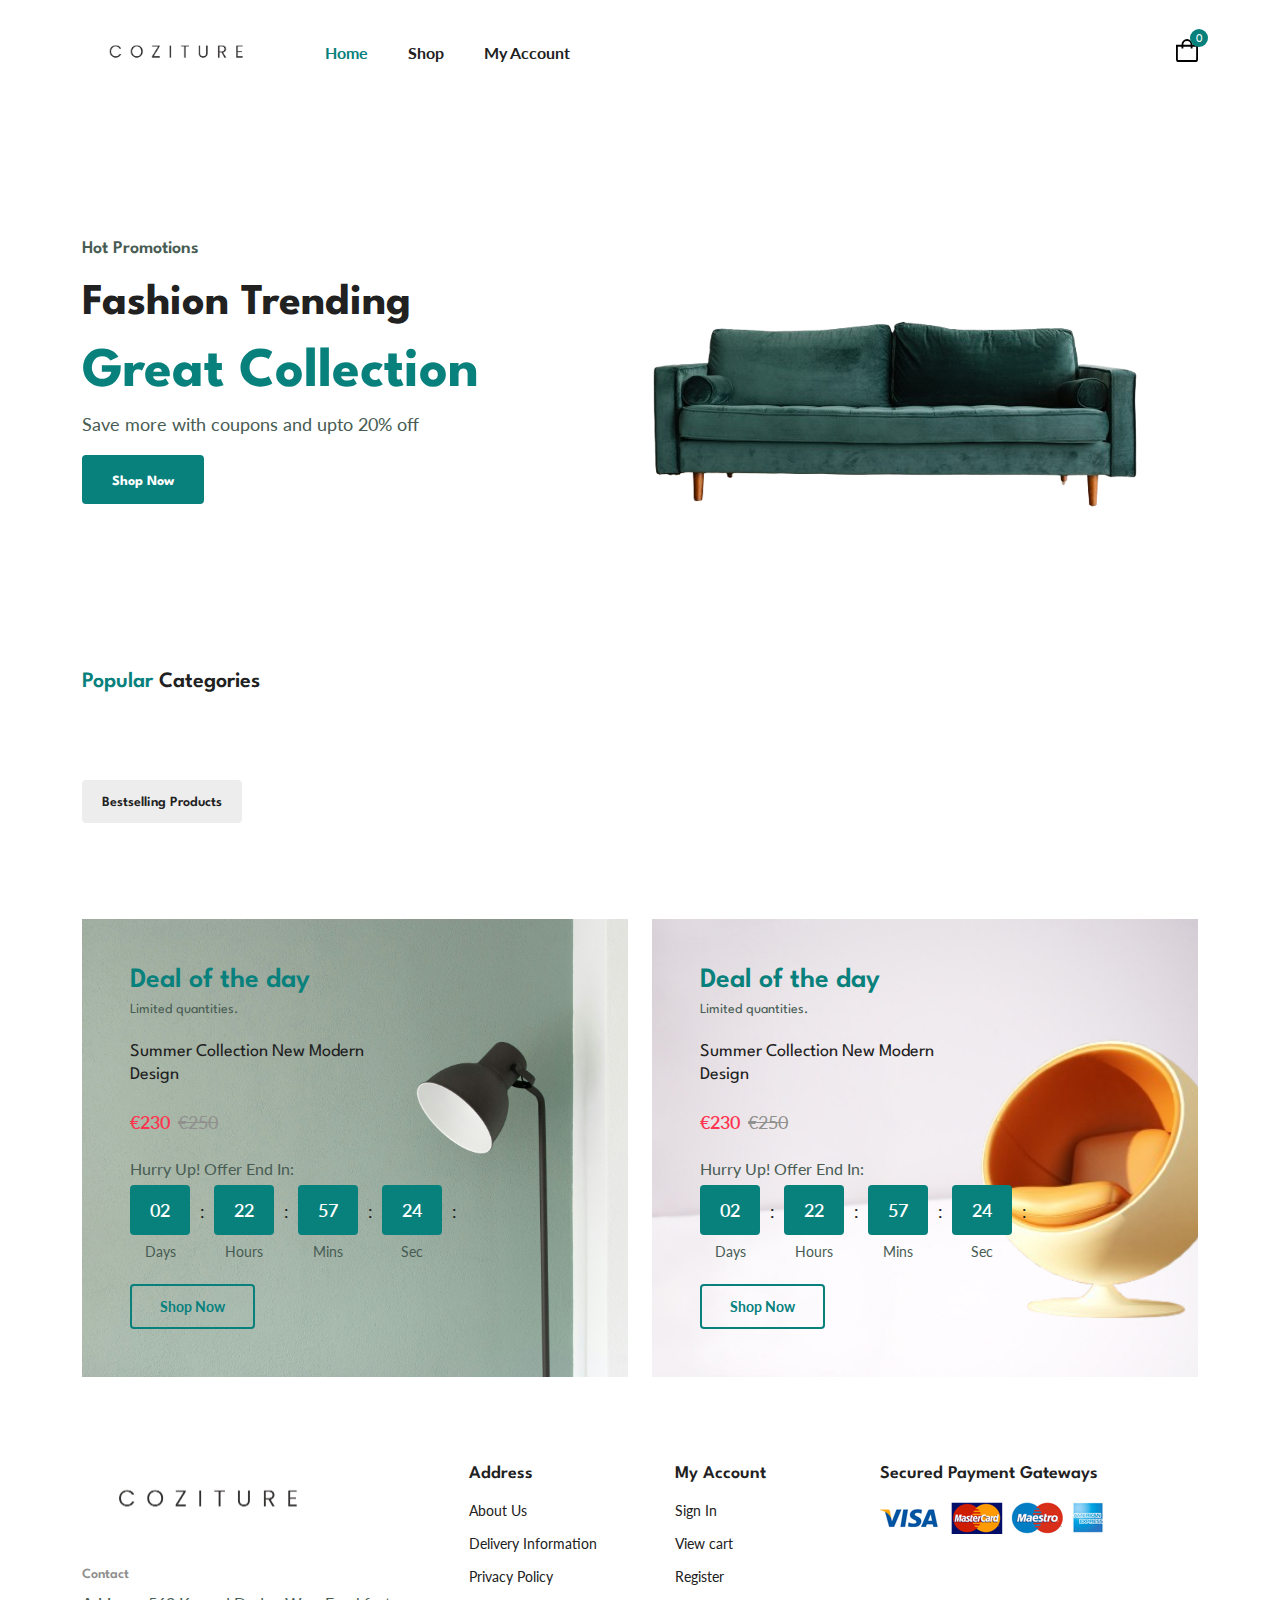
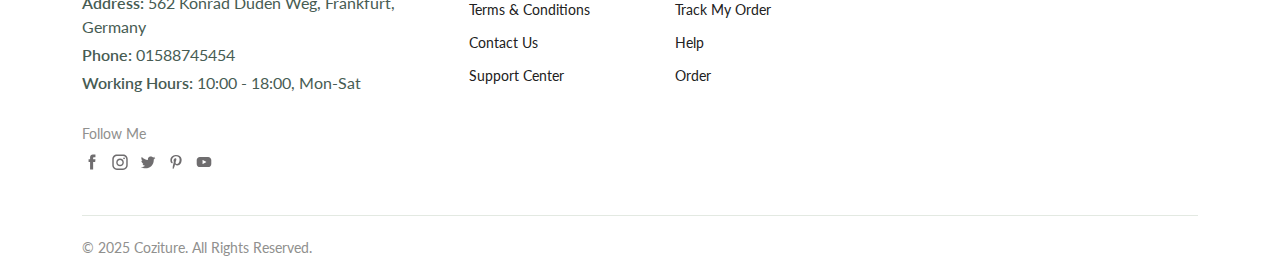
==== commit 6e49b803: "Accounts,Cart,Order and Payment Functionality Integrated with API" ====
--- a/Frontend/index.html
+++ b/Frontend/index.html
@@ -53,17 +53,13 @@
                     <li class="nav__item">
                         <a href="accounts.html" class="nav__link">My Account</a>
                     </li>
-
-                    <li class="nav__item">
-                        <a href="login-register.html" class="nav__link">Login</a>
-                    </li>
                 </ul>
             </div>
 
             <div class="header__user-actions">
                 <a href="cart.html" class="header__action-btn">
                     <img src="images/icon-cart.svg" alt="">
-                    <span class="count">3</span>
+                    <span class="count" id="cart-count">3</span>
                 </a>
 
                 <div class="header__action-btn nav__toggle" id="nav-toggle">
@@ -311,12 +307,11 @@
                 productItem.classList.add('product__item');
                 productItem.innerHTML = `
                     <div class="product__banner">
-                        <a href="details.html" class="product__images">
-                            <img src="images/${product.imageUrl}.jpg" alt="${product.productName}" class="product__img default">
+                        <a href="details.html?productId=${product.productId}" class="product__images">
+                            <img src="images/${product.imageUrl}1.jpg" alt="${product.productName}" class="product__img default">
                         </a>
                     </div>
                     <div class="product__content">
-                        <span class="product__category">${product.categoryId}</span>
                         <a href="details.html"><h3 class="product__title">${product.productName}</h3></a>
                         <div class="product__rating">
                             ${generateStars(product.basePrice)}
@@ -355,10 +350,10 @@
             data.forEach(category => {
             const categoryItem = document.createElement("a");
             categoryItem.classList.add("category__item", "swiper-slide");
-            categoryItem.href = "shop.html?categoryId=" + category.categoryId;
+            categoryItem.href = "productbyCategory.html?categoryId=" + category.categoryId;
 
             categoryItem.innerHTML = `
-                <img src="images/${category.categoryName.toLowerCase().replace(/ /g, '-')}.jpg" alt="${category.categoryName}" class="category__img">
+                <img src="images/${category.categoryName.toLowerCase().replace(/ /g, '-').replace(/s$/, '')}11.jpg" alt="${category.categoryName}" class="category__img">
                 <h3 class="category__title">${category.categoryName}</h3>
             `;
 
